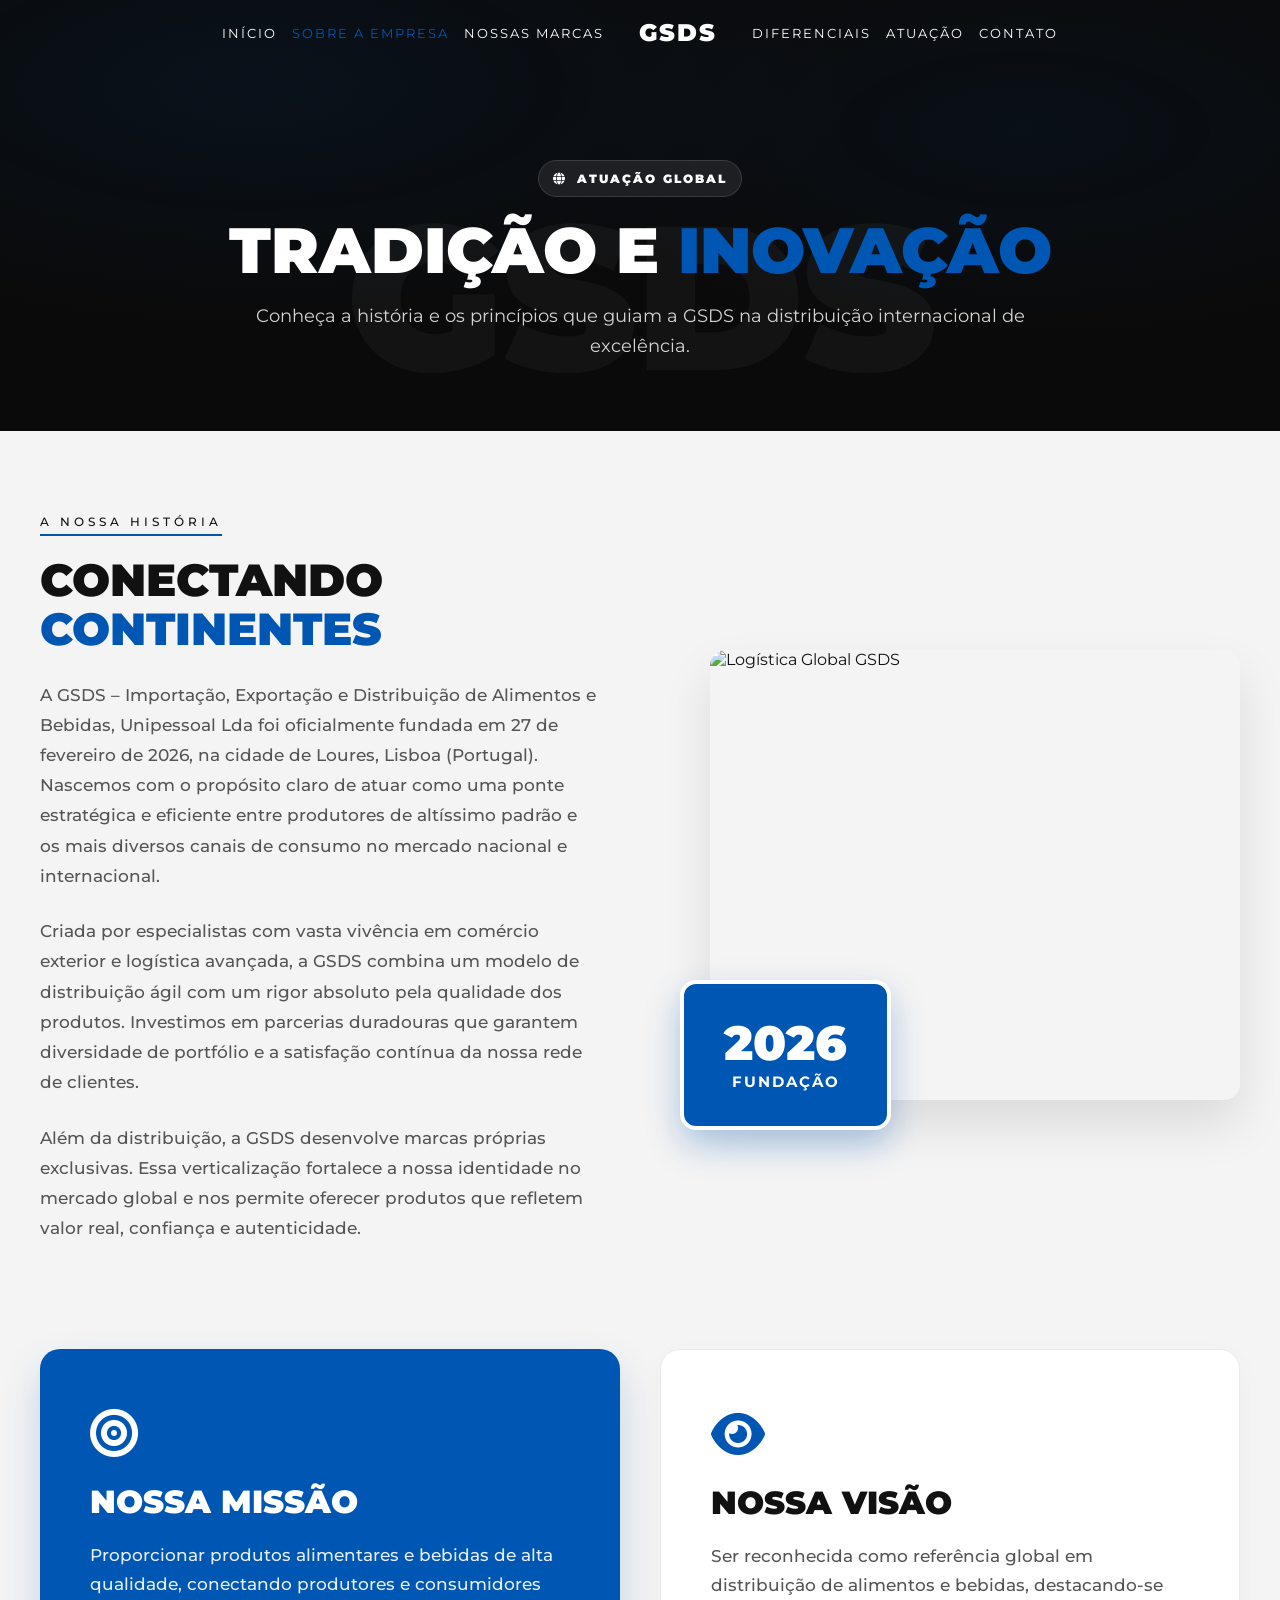
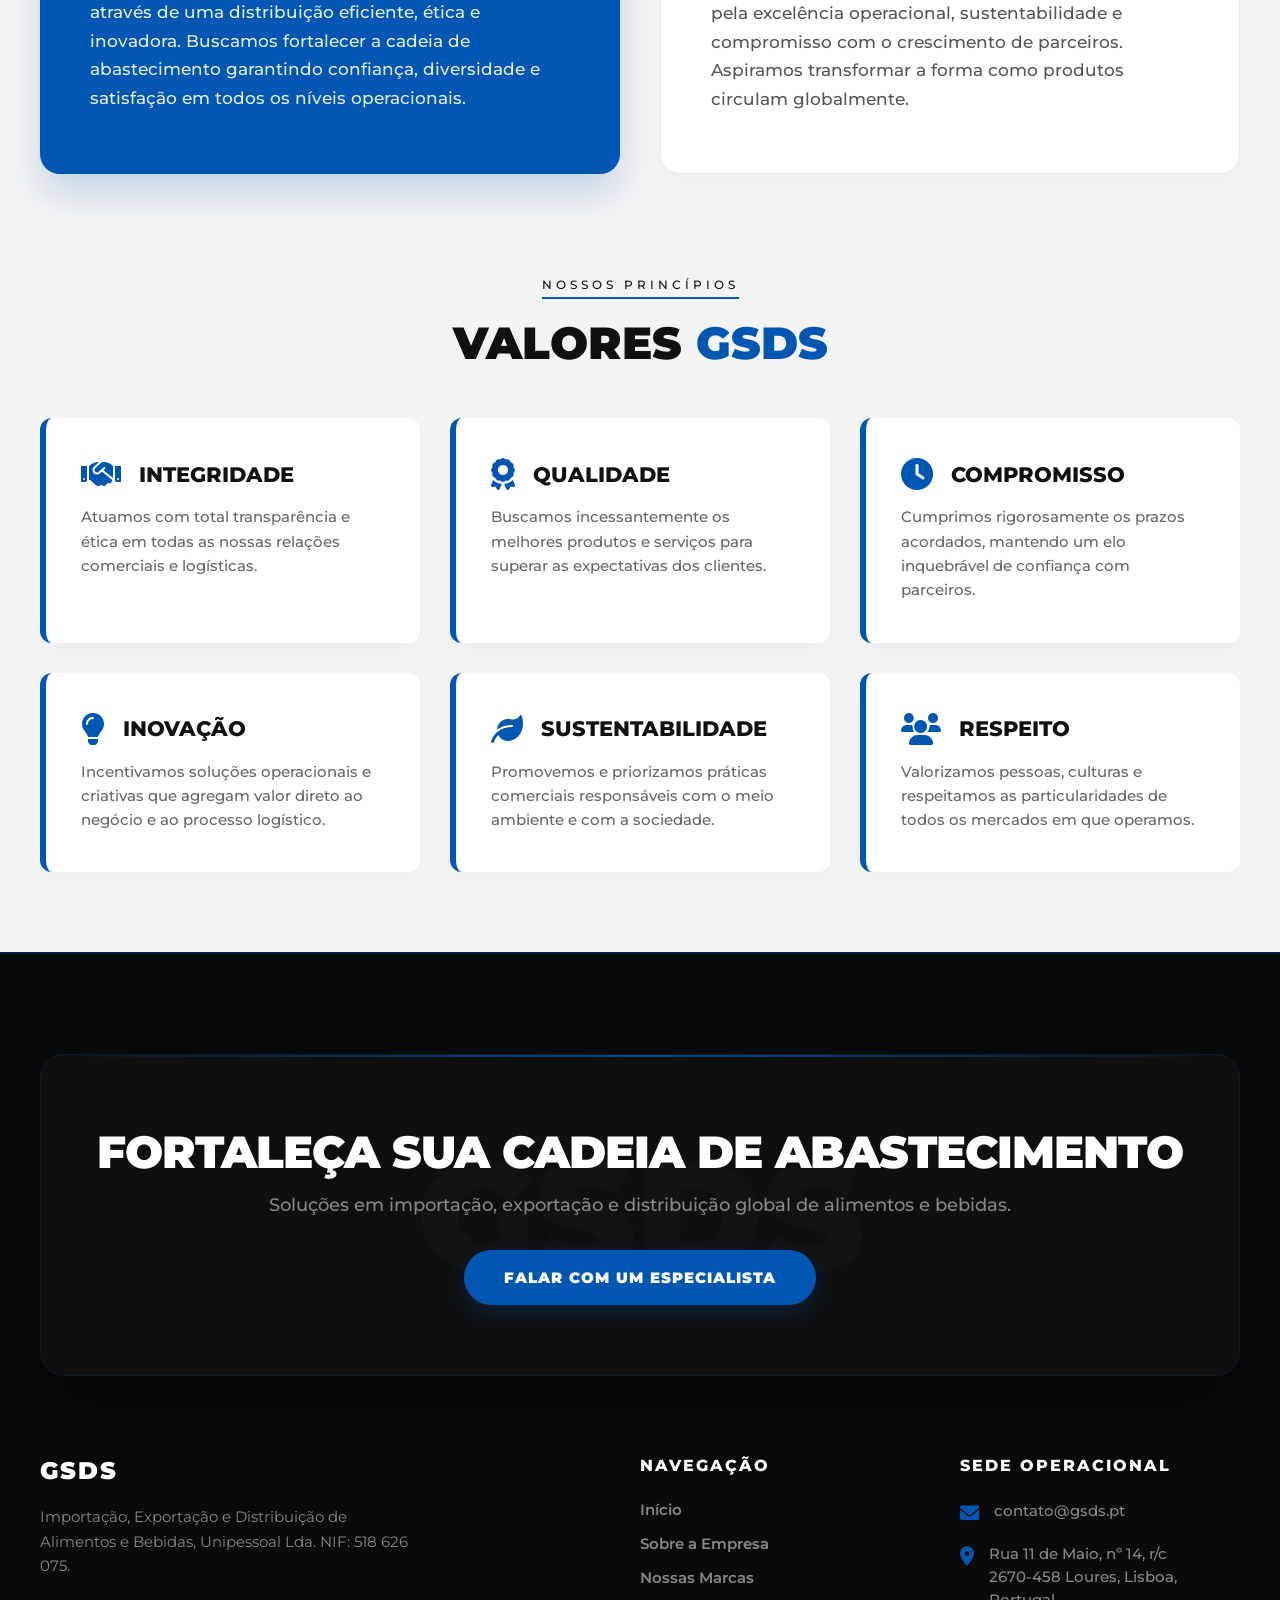
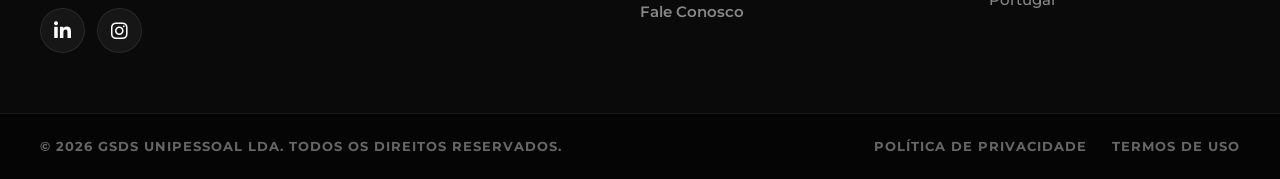
==== institucional.html @ afeba26a "Add files via upload" ====
<!DOCTYPE html>
<html lang="pt-br">
<head>
  <meta charset="UTF-8" />
  <meta name="viewport" content="width=device-width, initial-scale=1.0" />
  <title>Sobre Nós - GSDS</title>

  <link rel="stylesheet" href="style.css" />
  <link href="https://fonts.googleapis.com/css2?family=Montserrat:wght@400;600;700;900&display=swap" rel="stylesheet">
  <link rel="stylesheet" href="https://cdnjs.cloudflare.com/ajax/libs/font-awesome/6.0.0/css/all.min.css">
</head>
<body class="page-institucional">

  <div id="preloader">
    <div class="loader-content">
      <h2 style="color: #fff; letter-spacing: 5px;">GSDS</h2>
      <div class="loader-bar"></div>
    </div>
  </div>

  <nav class="navbar nav-active" id="mainNav">
    <div class="nav-content">
      <button class="menu-toggle" aria-label="Abrir menu" type="button" onclick="toggleMenu()">
        <i class="fas fa-bars"></i>
      </button>

      <a class="nav-logo-mobile" href="index.html" aria-label="Ir para Home" style="color: #fff; font-weight: 900; text-decoration: none; font-size: 1.5rem;">
        GSDS
      </a>

      <ul class="nav-menu" id="navMenu">
        <li><a href="index.html" onclick="closeMenu()">INÍCIO</a></li>
        <li><a href="institucional.html" onclick="closeMenu()" style="color: var(--primary);">SOBRE A EMPRESA</a></li>
        <li><a href="marcas.html" onclick="closeMenu()">NOSSAS MARCAS</a></li>

        <li class="nav-logo-item">
          <h2 style="color: #fff; margin: 0 20px; font-weight: 900; letter-spacing: 2px;">GSDS</h2>
        </li>

        <li><a href="index.html#diferenciais" onclick="closeMenu()">DIFERENCIAIS</a></li>
        <li><a href="index.html#grupo" onclick="closeMenu()">ATUAÇÃO</a></li>
        <li><a href="index.html#contato" onclick="closeMenu()">CONTATO</a></li>
      </ul>
    </div>
  </nav>

  <header class="corporate-hero">
    <div class="container corporate-hero-content">
      <span class="corporate-badge"><i class="fas fa-globe"></i> ATUAÇÃO GLOBAL</span>
      <h1 class="corporate-title">TRADIÇÃO E <span class="text-highlight">INOVAÇÃO</span></h1>
      <p class="corporate-subtitle">
        Conheça a história e os princípios que guiam a GSDS na distribuição internacional de excelência.
      </p>
    </div>
  </header>

  <section class="institucional-section" style="background: var(--bg-light-gray);">
    <div class="container">

      <div class="gsds-history-container fade-up">
        <div class="gsds-history-text">
          <span class="identity-label">A NOSSA HISTÓRIA</span>
          <h2 class="identity-title" style="font-size: 2.8rem; margin-bottom: 25px;">CONECTANDO <br><span class="text-highlight">CONTINENTES</span></h2>
          <p>
            A GSDS – Importação, Exportação e Distribuição de Alimentos e Bebidas, Unipessoal Lda foi oficialmente fundada em 27 de fevereiro de 2026, na cidade de Loures, Lisboa (Portugal). Nascemos com o propósito claro de atuar como uma ponte estratégica e eficiente entre produtores de altíssimo padrão e os mais diversos canais de consumo no mercado nacional e internacional.
          </p>
          <p>
            Criada por especialistas com vasta vivência em comércio exterior e logística avançada, a GSDS combina um modelo de distribuição ágil com um rigor absoluto pela qualidade dos produtos. Investimos em parcerias duradouras que garantem diversidade de portfólio e a satisfação contínua da nossa rede de clientes.
          </p>
          <p>
            Além da distribuição, a GSDS desenvolve marcas próprias exclusivas. Essa verticalização fortalece a nossa identidade no mercado global e nos permite oferecer produtos que refletem valor real, confiança e autenticidade.
          </p>
        </div>
        
        <div class="gsds-history-image-wrap">
          <div class="gsds-history-image">
            <img src="https://images.unsplash.com/photo-1578575437130-527eed3abbec?q=80&w=2070&auto=format&fit=crop" alt="Logística Global GSDS">
          </div>
          <div class="gsds-year-badge">
            <h3>2026</h3>
            <span>Fundação</span>
          </div>
        </div>
      </div>

      <div class="gsds-mv-container fade-up" style="transition-delay: 0.2s;">
        <div class="gsds-mv-card mission-card hover-float">
          <i class="fas fa-bullseye"></i>
          <h3>NOSSA MISSÃO</h3>
          <p>
            Proporcionar produtos alimentares e bebidas de alta qualidade, conectando produtores e consumidores através de uma distribuição eficiente, ética e inovadora. Buscamos fortalecer a cadeia de abastecimento garantindo confiança, diversidade e satisfação em todos os níveis operacionais.
          </p>
        </div>
        
        <div class="gsds-mv-card vision-card hover-float">
          <i class="fas fa-eye"></i>
          <h3>NOSSA VISÃO</h3>
          <p>
            Ser reconhecida como referência global em distribuição de alimentos e bebidas, destacando-se pela excelência operacional, sustentabilidade e compromisso com o crescimento de parceiros. Aspiramos transformar a forma como produtos circulam globalmente.
          </p>
        </div>
      </div>

      <div class="gsds-values-section fade-up" style="transition-delay: 0.4s; padding-bottom: 80px;">
        <div style="text-align: center; margin-bottom: 50px;">
          <span class="identity-label" style="margin: 0 auto 20px auto;">NOSSOS PRINCÍPIOS</span>
          <h2 class="identity-title">VALORES <span class="text-highlight">GSDS</span></h2>
        </div>

        <div class="gsds-values-grid">
          <div class="gsds-value-item">
            <div class="gsds-value-header">
              <i class="fas fa-handshake"></i>
              <h4>Integridade</h4>
            </div>
            <p>Atuamos com total transparência e ética em todas as nossas relações comerciais e logísticas.</p>
          </div>
          
          <div class="gsds-value-item">
            <div class="gsds-value-header">
              <i class="fas fa-award"></i>
              <h4>Qualidade</h4>
            </div>
            <p>Buscamos incessantemente os melhores produtos e serviços para superar as expectativas dos clientes.</p>
          </div>

          <div class="gsds-value-item">
            <div class="gsds-value-header">
              <i class="fas fa-clock"></i>
              <h4>Compromisso</h4>
            </div>
            <p>Cumprimos rigorosamente os prazos acordados, mantendo um elo inquebrável de confiança com parceiros.</p>
          </div>

          <div class="gsds-value-item">
            <div class="gsds-value-header">
              <i class="fas fa-lightbulb"></i>
              <h4>Inovação</h4>
            </div>
            <p>Incentivamos soluções operacionais e criativas que agregam valor direto ao negócio e ao processo logístico.</p>
          </div>

          <div class="gsds-value-item">
            <div class="gsds-value-header">
              <i class="fas fa-leaf"></i>
              <h4>Sustentabilidade</h4>
            </div>
            <p>Promovemos e priorizamos práticas comerciais responsáveis com o meio ambiente e com a sociedade.</p>
          </div>

          <div class="gsds-value-item">
            <div class="gsds-value-header">
              <i class="fas fa-users"></i>
              <h4>Respeito</h4>
            </div>
            <p>Valorizamos pessoas, culturas e respeitamos as particularidades de todos os mercados em que operamos.</p>
          </div>
        </div>
      </div>

    </div>
  </section>

  <footer class="footer-section" id="contato">
    <div class="container">
      
      <div class="footer-cta-box">
        <h2>FORTALEÇA SUA CADEIA DE ABASTECIMENTO</h2>
        <p>Soluções em importação, exportação e distribuição global de alimentos e bebidas.</p>
        <a href="mailto:contato@gsds.pt" class="btn-footer-red">FALAR COM UM ESPECIALISTA</a>
      </div>

      <div class="footer-main-grid">
        
        <div class="footer-col brand-col">
          <h2 style="color: #fff; margin-bottom: 20px; font-weight: 900; letter-spacing: 2px;">GSDS</h2>
          <p>Importação, Exportação e Distribuição de Alimentos e Bebidas, Unipessoal Lda. NIF: 518 626 075.</p>
          <div class="footer-socials">
            <a href="#" aria-label="LinkedIn"><i class="fab fa-linkedin-in"></i></a>
            <a href="#" aria-label="Instagram"><i class="fab fa-instagram"></i></a>
          </div>
        </div>

        <div class="footer-col links-col">
          <h4>NAVEGAÇÃO</h4>
          <ul>
            <li><a href="index.html#inicio">Início</a></li>
            <li><a href="institucional.html">Sobre a Empresa</a></li>
            <li><a href="marcas.html">Nossas Marcas</a></li>
            <li><a href="index.html#fale-conosco">Fale Conosco</a></li>
          </ul>
        </div>

        <div class="footer-col contact-col">
          <h4>SEDE OPERACIONAL</h4>
          <div class="contact-item">
            <i class="fas fa-envelope"></i>
            <span>contato@gsds.pt</span>
          </div>
          <div class="contact-item">
            <i class="fas fa-map-marker-alt"></i>
            <span>Rua 11 de Maio, nº 14, r/c<br>2670-458 Loures, Lisboa, Portugal</span>
          </div>
        </div>

      </div>
    </div>

    <div class="footer-bottom">
      <div class="container fb-flex">
        <p>© 2026 GSDS UNIPESSOAL LDA. TODOS OS DIREITOS RESERVADOS.</p>
        <div class="legal-links">
          <a href="#">POLÍTICA DE PRIVACIDADE</a>
          <a href="#">TERMOS DE USO</a>
        </div>
      </div>
    </div>
  </footer>

  <script src="script.js"></script>
</body>
</html>
---- style.css ----
:root {
  /* Nova Paleta Corporativa GSDS */
  --primary: #0056b3; 
  --gold: #004085; 
  --bg-dark: #000000;
  --text-white: #ffffff;
  --text-on-white: #111111;
  --bg-light-gray: #f4f4f4;
  --text-grey-dark: #555555;
  --font-stack: 'Montserrat', sans-serif;
  
  --footer-primary-deep: #002244; 
  --footer-bg-deep: #0a0a0a;
  --footer-text-white: #ffffff;
  --footer-text-grey: #888888;
  --footer-ghost-white: rgba(255, 255, 255, 0.03); 
}

* {
  margin: 0;
  padding: 0;
  box-sizing: border-box;
  font-family: var(--font-stack);
}

/* TRAVA DE ROLAGEM GERAL QUANDO MODAL ABRIR */
html.no-scroll, body.no-scroll {
  overflow: hidden !important;
}

html, body {
  width: 100%;
  max-width: 100%;
  overflow-x: hidden !important; 
  position: relative;
}

body {
  background: linear-gradient(120deg, #fdfdfd, #f0f2f5, #eef0f4, #ffffff);
  background-size: 300% 300%;
  animation: bgFlow 18s ease infinite;
  color: var(--text-on-white);
}

@keyframes bgFlow {
  0% { background-position: 0% 50%; }
  50% { background-position: 100% 50%; }
  100% { background-position: 0% 50%; }
}

/* ----------------------------------------------------
   AJUSTE DE RESPONSIVIDADE PRINCIPAL (CONTAINER)
---------------------------------------------------- */
.container {
  width: 100%;
  max-width: 1560px; 
  margin: 0 auto;
  padding: 0 40px; 
}

/* NAVBAR */
.navbar {
  display: flex;
  justify-content: center;
  align-items: center;
  padding: 18px 0;
  background: transparent;
  position: fixed;
  width: 100%;
  z-index: 1000;
  transition: background 0.4s ease, padding 0.4s ease;
}

.navbar.nav-active {
  background: rgba(0, 0, 0, 0.95);
  padding: 8px 0;
  border-bottom: 1px solid rgba(0, 86, 179, 0.2);
}

.nav-content {
  display: flex;
  align-items: center;
  width: 100%;
  justify-content: center;
  gap: 20px;
  padding: 0 20px;
  position: relative;
}

.nav-menu {
  display: flex;
  list-style: none;
  align-items: center;
  gap: 30px;
}

.nav-menu li a {
  text-decoration: none;
  color: var(--text-white);
  font-weight: 400;
  font-size: 0.8rem;
  letter-spacing: 2px;
  transition: 0.3s;
}

.nav-menu li a:hover { color: var(--primary); }

.mini-logo { height: 95px; width: auto; margin-top: 0; margin-left: 12px; margin-right: 12px; vertical-align: middle; }
.menu-toggle { display: none; background: transparent; border: none; color: #fff; font-size: 1.6rem; cursor: pointer; transition: 0.3s; }
.nav-logo-mobile { display: none; position: absolute; left: 20px; top: 50%; transform: translateY(-50%); }

/* HERO E VIDEO */
.hero { position: relative; height: 100vh; min-height: 600px; display: flex; justify-content: center; align-items: center; text-align: center; color: #fff; isolation: isolate; }
.video-background { position: absolute; top: 0; left: 0; width: 100%; height: 100%; z-index: -1; overflow: hidden; background-color: #000; }

.video-overlay { 
  position: absolute; 
  top: 0; left: 0; width: 100%; height: 100%; 
  background: linear-gradient(to bottom, rgba(0,0,0,0.5) 0%, transparent 15%, transparent 100%); 
  z-index: 1; 
  pointer-events: none; 
}

.video-background .bg-video {
  position: absolute;
  top: 0;
  left: 0;
  width: 100%;
  height: 100%;
  object-fit: cover;
  opacity: 0;
  will-change: opacity;
  transform: translateZ(0);
  -webkit-backface-visibility: hidden;
  backface-visibility: hidden;
}

.video-background .bg-video.active {
  opacity: 1;
  z-index: 1;
}

.hero-content { display: flex; flex-direction: column; align-items: center; gap: 5px; position: relative; z-index: 2; width: 100%; padding: 0 20px; }

.main-brand-text {
  font-family: var(--font-stack);
  font-weight: 900;
  font-size: clamp(3.5rem, 12vw, 8.5rem);
  text-transform: uppercase;
  line-height: 1;
  margin-bottom: 10px;
  letter-spacing: -2px;
  word-break: break-word;
  
  background: linear-gradient(to right, #ffffff 38%, #003366 50%, #ffffff 62%);
  background-size: 300% auto;
  -webkit-background-clip: text;
  background-clip: text;
  -webkit-text-fill-color: transparent;
  animation: sweepAndPulse 5s infinite ease-in-out;
  
  -webkit-text-stroke: 0;
  text-shadow: none; 
  filter: drop-shadow(0 4px 15px rgba(0,0,0,0.6)); 
}

.dynamic-subtitle {
  font-size: 0.8rem;
  font-weight: 500;
  letter-spacing: 3px;
  text-transform: uppercase;
  
  background: linear-gradient(to right, #ffffff 42%, #003366 50%, #ffffff 58%);
  background-size: 300% auto;
  -webkit-background-clip: text;
  background-clip: text;
  -webkit-text-fill-color: transparent;
  animation: sweepLeft 6s linear infinite;
  
  -webkit-text-stroke: 0;
  text-shadow: none;
  filter: drop-shadow(0 2px 8px rgba(0,0,0,0.6));
}

@keyframes sweepAndPulse {
  0% { background-position: 200% center; transform: scale(1); }
  30% { background-position: -100% center; transform: scale(1); }
  45% { background-position: -100% center; transform: scale(1.04); }
  60% { background-position: -100% center; transform: scale(1); }
  100% { background-position: -100% center; transform: scale(1); }
}

@keyframes sweepLeft {
  0% { background-position: 200% center; }
  100% { background-position: -100% center; }
}

.scroll-indicator { position: absolute; bottom: 30px; z-index: 2; color: var(--primary); text-shadow: 0 2px 10px rgba(0,0,0,0.8); }

/* COMPONENTES GERAIS */
.badge { background: var(--primary); color: #fff; padding: 5px 15px; font-size: 0.8rem; font-weight: 900; border-radius: 6px; text-transform: uppercase; display: inline-block; margin-bottom: 10px; }
.text-highlight { color: var(--primary); }
.btn-primary-solid { background: var(--primary); color: #fff; padding: 15px 30px; border-radius: 8px; text-decoration: none; font-weight: 800; display: inline-flex; align-items: center; gap: 10px; transition: 0.3s; }
.btn-primary-solid:hover { background: #004085; transform: translateY(-3px); box-shadow: 0 10px 20px rgba(0,86,179,0.2); }
.btn-outline-dark { border: 1px solid #111; color: #111; padding: 15px 30px; border-radius: 8px; text-decoration: none; font-weight: 800; display: inline-flex; align-items: center; gap: 10px; transition: 0.3s; background: #fff; }
.btn-outline-dark:hover { border-color: var(--primary); color: var(--primary); background: rgba(0,86,179,0.05); }

.corporate-header-wrapper { margin-bottom: 40px; }
.flex-header { display: flex; justify-content: space-between; align-items: flex-end; }
.identity-label { font-size: 0.75rem; font-weight: 500; letter-spacing: 4px; color: #111; display: inline-block; margin-bottom: 20px; border-bottom: 2px solid var(--primary); padding-bottom: 5px; width: max-content; text-transform: uppercase; }

.identity-title { font-size: clamp(2rem, 3.5vw, 3.5rem); font-weight: 900; color: #111; line-height: 1.1; margin-bottom: 35px; text-transform: uppercase; word-break: keep-all; hyphens: none; }

.ver-todos-modern { color: #111; text-decoration: none; font-weight: 800; font-size: 0.9rem; display: flex; align-items: center; gap: 8px; transition: 0.3s; margin-bottom: 35px; }
.ver-todos-modern:hover { color: var(--primary); transform: translateX(5px); }

/* LANÇAMENTOS - GRID CARDS (PC) */
.lancamentos-section { padding: 100px 0 20px 0; background: transparent; color: #111; overflow: hidden; }
.releases-cards-grid { display: grid; grid-template-columns: repeat(4, 1fr); gap: 25px; scroll-behavior: smooth; }
.release-card { background: #fff; border-radius: 12px; overflow: hidden; cursor: pointer; border: 2px solid transparent; box-shadow: 0 10px 30px rgba(0,0,0,0.06); transition: 0.3s ease; display: flex; flex-direction: column; }
.release-card:hover { transform: translateY(-8px); box-shadow: 0 15px 40px rgba(0,0,0,0.12); }
.release-card.active { border-color: var(--primary); }
.release-img-wrap { position: relative; width: 100%; aspect-ratio: 1 / 1; overflow: hidden; border-bottom: 1px solid #eaeaea; }
.release-img-wrap img { width: 100%; height: 100%; object-fit: cover; transition: transform 0.5s ease; }
.release-card:hover .release-img-wrap img { transform: scale(1.05); }
.release-overlay { position: absolute; inset: 0; background: rgba(0,0,0,0.4); display: flex; justify-content: center; align-items: center; opacity: 0; transition: 0.3s ease; }
.release-overlay i { font-size: 3.5rem; color: #fff; filter: drop-shadow(0 5px 15px rgba(0,0,0,0.4)); transition: 0.3s cubic-bezier(0.175, 0.885, 0.32, 1.275); }
.release-card:hover .release-overlay { opacity: 1; }
.release-card:hover .release-overlay i { transform: scale(1.1); color: var(--primary); }
.release-info { padding: 20px 25px; text-align: left; }
.release-info h4 { font-size: 1.1rem; font-weight: 900; color: #111; text-transform: uppercase; margin-bottom: 5px; white-space: nowrap; overflow: hidden; text-overflow: ellipsis; }
.release-info p { font-size: 0.85rem; color: #666; font-weight: 600; white-space: nowrap; overflow: hidden; text-overflow: ellipsis; }

.carousel-dots-indicator { display: flex; justify-content: center; gap: 12px; margin-top: 35px; margin-bottom: 20px; }
.carousel-dots-indicator span { width: 10px; height: 10px; border-radius: 50%; background: #ddd; transition: 0.4s cubic-bezier(0.175, 0.885, 0.32, 1.275); display: block; cursor: pointer; }
.carousel-dots-indicator span.active { background: var(--primary); width: 28px; border-radius: 20px; }

/* MODAL VIDEO PLAYER */
.modal-overlay { 
  position: fixed; top: 0; left: 0; width: 100%; height: 100%; 
  background: rgba(0,0,0,0.95); backdrop-filter: blur(10px); 
  z-index: 2000; display: none; justify-content: center; align-items: center; 
  padding: 40px; animation: fadeIn 0.3s ease; 
  overscroll-behavior: contain; 
}
.modal-container { width: 100%; max-width: 1200px; display: flex; flex-direction: column; gap: 20px; }
.modal-header { display: flex; justify-content: space-between; align-items: flex-end; border-left: 4px solid var(--primary); padding-left: 20px; }
.playing-info { flex-grow: 1; }
.now-playing { display: inline-block; color: rgba(255,255,255,0.65); letter-spacing: 2px; font-weight: 900; font-size: 0.75rem; }
#modal-video-title { font-size: 1.8rem; font-weight: 900; color: #fff; margin: 5px 0; }
#modal-video-artist { color: rgba(255,255,255,0.8); font-weight: 700; }
.modal-controls { display: flex; align-items: center; gap: 20px; }
.modal-nav-btn { background: rgba(255,255,255,0.1); border: none; color: #fff; width: 45px; height: 45px; border-radius: 50%; font-size: 1.2rem; cursor: pointer; display: flex; justify-content: center; align-items: center; transition: 0.3s; }
.modal-nav-btn:hover { background: var(--primary); transform: scale(1.1); }
.modal-divider { width: 1px; height: 30px; background: rgba(255,255,255,0.2); margin: 0 5px; }
.close-modal { background: none; border: none; color: #fff; font-size: 2.2rem; cursor: pointer; transition: 0.3s; display: flex; align-items: center;}
.close-modal:hover { color: var(--primary); transform: scale(1.1);}
.video-wrapper { width: 100%; aspect-ratio: 16 / 9; background: #000; border: 1px solid #333; box-shadow: 0 0 50px rgba(0,86,179,0.2); }
.video-wrapper iframe { width: 100%; height: 100%; }

/* BANNER DIVISOR */
.banner-section { background: transparent; padding: 0; margin: 80px auto; width: 100%; display: block; }
.banner-link { display: block; margin: 0 auto; width: 100%; max-width: 1400px; border-radius: 20px; overflow: hidden; box-shadow: 0 20px 60px rgba(0,0,0,0.15); transition: transform .3s ease, box-shadow .3s ease; }
.banner-link:hover{ transform: translateY(-4px); box-shadow: 0 25px 70px rgba(0,0,0,0.2); }
.banner-img { width: 100%; height: auto; display: block; object-fit: cover; }

/* IDENTIDADE CORPORATIVA */
.corporate-identity-section { padding: 30px 0 60px 0; background: transparent; overflow: hidden; }
.identity-grid { display: grid; grid-template-columns: 1fr 1fr; gap: 60px; align-items: center; }
.identity-text-column { display: flex; flex-direction: column; justify-content: center; }
.identity-lead { font-size: 1.2rem; font-weight: 700; color: #111; line-height: 1.6; margin-bottom: 20px; }
.identity-paragraph { font-size: 1rem; color: #555; line-height: 1.8; margin-bottom: 40px; font-weight: 500; }
.identity-stats { display: flex; gap: 40px; border-top: 1px solid #ddd; padding-top: 30px; flex-wrap: wrap; }
.i-stat h4 { font-size: 2.2rem; font-weight: 900; color: var(--primary); line-height: 1; margin-bottom: 8px; }
.i-stat span { font-size: 0.7rem; font-weight: 800; color: #888; letter-spacing: 2px; }
.identity-image-column { position: relative; border-radius: 4px; overflow: hidden; }
.identity-img { width: 100%; height: auto; min-height: auto !important; object-fit: contain; display: block; transition: transform 0.8s ease; border-radius: 4px; }
.identity-image-column:hover .identity-img { transform: scale(1.02); }
.identity-caption { position: absolute; bottom: 0; left: 0; width: 100%; background: rgba(0, 0, 0, 0.95); color: #fff; padding: 15px 20px; font-size: 0.75rem; font-weight: 500; letter-spacing: 1px; }

/* ==========================================
   QUICK LINKS - APP CARDS 
========================================== */
.unique-links-bg { background: transparent; padding: 60px 0; border-top: 1px solid rgba(0,0,0,0.05); border-bottom: 1px solid rgba(0,0,0,0.05); }
.unique-links-grid { display: flex; justify-content: center; gap: 30px; flex-wrap: wrap; }
.unique-link-item { background: #fff; border: 1px solid #eaeaea; padding: 15px; border-radius: 20px; text-decoration: none; text-align: center; width: 170px; display: flex; flex-direction: column; align-items: center; gap: 15px; transition: 0.4s cubic-bezier(0.175, 0.885, 0.32, 1.275); box-shadow: 0 10px 20px rgba(0,0,0,0.03); position: relative; overflow: hidden; }
.unique-link-item::before { content: ""; position: absolute; top: 0; left: 0; width: 100%; height: 4px; background: var(--primary); transform: scaleX(0); transform-origin: left; transition: 0.4s ease; }
.unique-link-item .icon-box { width: 100%; aspect-ratio: 1 / 1; border-radius: 12px; background: #f4f4f4; display: flex; justify-content: center; align-items: center; overflow: hidden; transition: 0.4s; }
.unique-link-item .icon-box img { width: 100%; height: 100%; object-fit: cover; display: block; transition: transform 0.5s cubic-bezier(0.175, 0.885, 0.32, 1.275); }
.unique-link-item span { color: #111; font-weight: 900; font-size: 0.85rem; letter-spacing: 1px; transition: 0.3s; text-transform: uppercase; }
.unique-link-item:hover { transform: translateY(-8px); box-shadow: 0 20px 40px rgba(0,86,179,0.12); border-color: transparent; }
.unique-link-item:hover::before { transform: scaleX(1); }
.unique-link-item:hover .icon-box img { transform: scale(1.1); }
.unique-link-item:hover span { color: var(--primary); }

/* SOCIAL HYPE */
.social-hype-section { padding: 80px 0 100px 0; background: transparent; overflow: hidden; }
.social-hype-grid { display: grid; grid-template-columns: 1fr 1fr; gap: 40px; }
.social-card { background: #fff; border-radius: 20px; padding: 30px; box-shadow: 0 15px 40px rgba(0,0,0,0.04); border: 1px solid rgba(0,0,0,0.03); display: flex; flex-direction: column; }
.social-card-header { display: flex; justify-content: space-between; align-items: center; margin-bottom: 25px; padding-bottom: 15px; border-bottom: 1px solid #eaeaea; }
.social-brand { font-size: 1.1rem; font-weight: 900; color: #111; display: flex; align-items: center; gap: 10px; }
.social-brand i { font-size: 1.5rem; }
.insta-card .social-brand i { color: #E1306C; }
.yt-card .social-brand i { color: #FF0000; }
.btn-social-open { padding: 10px 25px; border-radius: 50px; font-weight: 800; font-size: 0.85rem; text-decoration: none; color: #fff; transition: 0.3s cubic-bezier(0.175, 0.885, 0.32, 1.275); }
.insta-btn { background: linear-gradient(45deg, #f09433 0%, #e6683c 25%, #dc2743 50%, #cc2366 75%, #bc1888 100%); }
.yt-btn { background: #FF0000; }
.btn-social-open:hover { transform: translateY(-3px) scale(1.05); box-shadow: 0 5px 15px rgba(0,0,0,0.2); }
.insta-profile { display: flex; align-items: center; gap: 20px; margin-bottom: 15px; }
.insta-avatar { width: 75px; height: 75px; border-radius: 50%; border: 3px solid #E1306C; padding: 3px; object-fit: cover; }
.insta-stats { display: flex; gap: 25px; }
.insta-stats div { display: flex; flex-direction: column; }
.insta-stats strong { font-size: 1.3rem; font-weight: 900; color: #111; line-height: 1; }
.insta-stats span { font-size: 0.8rem; color: #666; font-weight: 600; margin-top: 4px; }
.insta-bio { font-size: 0.95rem; color: #555; line-height: 1.5; margin-bottom: 25px; font-weight: 500; }
.insta-gallery { display: grid; grid-template-columns: repeat(3, 1fr); gap: 12px; }
.insta-gallery img { width: 100%; aspect-ratio: 1 / 1; object-fit: cover; border-radius: 10px; transition: 0.3s; cursor: pointer; }
.insta-gallery img:hover { transform: scale(1.05); box-shadow: 0 10px 20px rgba(0,0,0,0.1); }

/* YOUTUBE SHORTS (3 LADO A LADO) */
.yt-shorts-container { 
  flex-grow: 1; 
  display: grid; 
  grid-template-columns: repeat(3, 1fr); 
  gap: 15px; 
  padding: 10px 0; 
  align-items: stretch;
}

.yt-short-wrapper { 
  position: relative; 
  width: 100%; 
  aspect-ratio: 9 / 16; 
  border-radius: 12px; 
  overflow: hidden; 
  background: #000; 
  box-shadow: 0 15px 35px rgba(0,0,0,0.15); 
  display: block; 
  text-decoration: none; 
  transition: transform 0.4s cubic-bezier(0.175, 0.885, 0.32, 1.275), box-shadow 0.4s ease;
}

.yt-short-wrapper:hover {
  transform: translateY(-8px);
  box-shadow: 0 20px 40px rgba(0, 86, 179, 0.2);
}

.yt-short-thumb { width: 100%; height: 100%; object-fit: cover; opacity: 0.8; transition: 0.5s ease; }
.yt-short-overlay { position: absolute; inset: 0; background: linear-gradient(to top, rgba(0,0,0,0.8) 0%, transparent 50%); display: flex; flex-direction: column; justify-content: flex-end; padding: 15px; }
.yt-play-icon { position: absolute; top: 50%; left: 50%; transform: translate(-50%, -50%); font-size: 3rem; color: #fff; text-shadow: 0 5px 15px rgba(0,0,0,0.4); transition: 0.3s cubic-bezier(0.175, 0.885, 0.32, 1.275); }

.yt-short-info p { color: #fff; font-weight: 900; font-size: 0.85rem; margin-bottom: 3px; text-transform: uppercase; line-height: 1.1; }
.yt-short-info span { color: #ddd; font-weight: 600; font-size: 0.7rem; }

.yt-short-wrapper:hover .yt-short-thumb { transform: scale(1.05); opacity: 0.6; }
.yt-short-wrapper:hover .yt-play-icon { color: var(--primary); transform: translate(-50%, -50%) scale(1.2); }

/* ==========================================
   PORTFÓLIO FLIP CARDS 3D
========================================== */
.artists-hero { padding: 160px 0 70px; background: radial-gradient(800px 400px at 50% 30%, rgba(0,86,179,0.15), transparent 60%), #0a0a0a; color: #fff; position: relative; overflow: hidden; text-align: center; border-bottom: 1px solid rgba(0,86,179,0.1); }
.artists-hero::after { content: "PORTFÓLIO"; position: absolute; inset: auto 0 10px 0; text-align: center; font-size: clamp(3rem, 16vw, 18vw); font-weight: 900; letter-spacing: -2px; color: rgba(255,255,255,0.03); pointer-events: none; white-space: nowrap; }
.artists-hero-content { position: relative; z-index: 1; max-width: 980px; margin: 0 auto; display: flex; flex-direction: column; align-items: center; }

.artists-grid-section { padding: 80px 0 100px 0; background: transparent; }
.artists-grid { display: grid; grid-template-columns: repeat(4, 1fr); gap: 30px; }

.artist-flip-card { background-color: transparent; width: 100%; aspect-ratio: 3 / 4; perspective: 1000px; cursor: pointer; }
.artist-card-inner { position: relative; width: 100%; height: 100%; transition: transform 0.8s cubic-bezier(0.175, 0.885, 0.32, 1.275); transform-style: preserve-3d; }

.artist-flip-card:hover .artist-card-inner,
.artist-flip-card.mobile-flip .artist-card-inner { transform: rotateY(180deg); }

.artist-card-front, .artist-card-back { position: absolute; width: 100%; height: 100%; -webkit-backface-visibility: hidden; backface-visibility: hidden; border-radius: 16px; overflow: hidden; box-shadow: 0 15px 35px rgba(0,0,0,0.15); }
.artist-card-front { background: #111; border: 1px solid rgba(255,255,255,0.05); }
.artist-card-front img { width: 100%; height: 100%; object-fit: cover; transition: transform 0.8s ease; }
.artist-flip-card:hover .artist-card-front img { transform: scale(1.08); }
.artist-front-overlay { position: absolute; inset: 0; background: linear-gradient(to top, rgba(0,0,0,0.95) 0%, rgba(0,0,0,0.4) 40%, transparent 100%); display: flex; flex-direction: column; justify-content: flex-end; padding: 25px 20px; text-align: left; }
.artist-name { color: #fff; font-size: 1.6rem; font-weight: 900; text-transform: uppercase; line-height: 1.1; margin-bottom: 5px; }
.artist-category { color: #aaa; font-size: 0.85rem; font-weight: 600; letter-spacing: 1px; margin-bottom: 20px; }

.btn-ver-perfil { color: #fff; font-size: 0.8rem; font-weight: 800; text-transform: uppercase; letter-spacing: 2px; display: flex; justify-content: space-between; align-items: center; padding-top: 15px; border-top: 1px solid rgba(255,255,255,0.15); transition: 0.3s; }
.btn-ver-perfil i { color: var(--primary); transition: transform 0.3s; }
.artist-flip-card:hover .btn-ver-perfil i { transform: translateX(5px); }

.artist-card-back { background: linear-gradient(135deg, #0a0a0a 0%, #001122 100%); transform: rotateY(180deg); display: flex; flex-direction: column; justify-content: center; align-items: center; padding: 30px 20px; border: 1px solid var(--primary); }
.artist-card-back h3 { font-size: 1.4rem; font-weight: 900; text-transform: uppercase; color: #fff; margin-bottom: 30px; text-align: center; }

.back-links { display: flex; flex-direction: column; gap: 15px; width: 100%; }
.back-links a { display: flex; align-items: center; justify-content: flex-start; gap: 12px; padding: 14px 20px; background: rgba(255,255,255,0.05); color: #fff; text-decoration: none; font-weight: 800; font-size: 0.85rem; border-radius: 8px; border: 1px solid rgba(255,255,255,0.1); transition: 0.3s; }
.back-links a i { font-size: 1.4rem; }
.back-links a.spotify:hover { background: #1DB954; border-color: #1DB954; transform: scale(1.05); }
.back-links a.insta:hover { background: #E1306C; border-color: #E1306C; transform: scale(1.05); }
.back-links a.info-btn:hover { background: var(--primary); border-color: var(--primary); transform: scale(1.05); }

/* ==========================================
   MODAL DE INFORMAÇÕES DO PRODUTO (LIGHT/PREMIUM MODE)
========================================== */
.artist-modal-container {
  width: 100%; max-width: 1100px; height: 85vh;
  background: #ffffff; 
  border-radius: 20px; position: relative;
  box-shadow: 0 30px 60px rgba(0, 0, 0, 0.15); 
  overflow: hidden; animation: swooshUp 0.4s ease;
}

.artist-modal-layout { display: flex; width: 100%; height: 100%; }

.artist-modal-img { flex: 1 1 40%; background: #f4f4f4; position: relative; }
.artist-modal-img img { width: 100%; height: 100%; object-fit: cover; position: absolute; top: 0; left: 0; }

.artist-modal-info { 
  flex: 1 1 60%; padding: 50px 40px; overflow-y: auto; background: #ffffff;
  overscroll-behavior: contain; 
}
.artist-modal-info::-webkit-scrollbar { width: 8px; }
.artist-modal-info::-webkit-scrollbar-track { background: #f4f4f4; }
.artist-modal-info::-webkit-scrollbar-thumb { background: #ccc; border-radius: 10px; }
.artist-modal-info::-webkit-scrollbar-thumb:hover { background: var(--primary); }

.close-artist-modal {
  position: absolute; top: 20px; right: 20px; background: #fff; border: 1px solid #ddd; color: #111; font-size: 1.2rem; width: 45px; height: 45px; border-radius: 50%; cursor: pointer; z-index: 10; transition: 0.3s; display: flex; justify-content: center; align-items: center; box-shadow: 0 5px 15 rgba(0,0,0,0.1);
}
.close-artist-modal:hover { background: var(--primary); border-color: var(--primary); color: #fff; transform: scale(1.1); }

.artist-category-badge { background: rgba(0, 86, 179, 0.1); border: 1px solid rgba(0, 86, 179, 0.2); color: var(--primary); padding: 6px 14px; border-radius: 50px; font-size: 0.75rem; font-weight: 900; letter-spacing: 2px; display: inline-block; width: max-content; margin-bottom: 20px; text-transform: uppercase; }

#info-modal-name { font-size: 3.5rem; font-weight: 900; color: #111; margin-bottom: 25px; text-transform: uppercase; line-height: 1; letter-spacing: -1px; }

/* ESTATÍSTICAS - AZUL GSDS */
.artist-stats-row { display: flex; gap: 30px; margin-bottom: 40px; padding-bottom: 30px; border-bottom: 1px solid #eaeaea; }
.stat-box { display: flex; flex-direction: column; }
.stat-box strong { color: var(--primary); font-size: 2.2rem; font-weight: 900; line-height: 1; margin-bottom: 5px; }
.stat-box span { color: #888; font-size: 0.7rem; font-weight: 800; letter-spacing: 2px; text-transform: uppercase; }

/* Títulos de Seção Interna */
.modal-section-title { color: #111; font-size: 1.2rem; font-weight: 900; margin-bottom: 15px; display: flex; align-items: center; gap: 10px; text-transform: uppercase; letter-spacing: 1px; }
.modal-section-title i { color: var(--primary); }

.artist-modal-bio { color: #555; line-height: 1.8; margin-bottom: 40px; font-size: 1rem; font-weight: 500; }

/* GRID DE CONQUISTAS (FUNDO BRANCO LIMPO) */
.conquistas-grid { display: grid; grid-template-columns: 1fr 1fr; gap: 15px; margin-bottom: 40px; }
.conquista-card { 
  background: #ffffff; 
  border: 1px solid #eaeaea; 
  padding: 20px; 
  border-radius: 12px; 
  transition: 0.4s cubic-bezier(0.175, 0.885, 0.32, 1.275); 
  box-shadow: 0 5px 15 rgba(0,0,0,0.02); 
}
.conquista-card:hover { 
  border-color: var(--primary); 
  background: #ffffff; 
  transform: translateY(-5px); 
  box-shadow: 0 15px 30px rgba(0,86,179,0.08); 
}
.conquista-card h5 { color: #111; font-size: 0.95rem; font-weight: 800; margin-bottom: 8px; }
.conquista-card p { color: #666; font-size: 0.85rem; line-height: 1.5; font-weight: 500; }

/* HIT TRACK CARD */
.hit-track-card { display: flex; align-items: center; background: #fff; border: 1px solid #eaeaea; padding: 15px; border-radius: 12px; text-decoration: none; transition: 0.3s; margin-bottom: 40px; box-shadow: 0 5px 15 rgba(0,0,0,0.02); }
.hit-track-card:hover { background: #fafafa; border-color: #ddd; transform: translateY(-3px); box-shadow: 0 10px 20px rgba(0,0,0,0.08); }
.hit-track-icon { width: 50px; height: 50px; background: var(--primary); color: #fff; border-radius: 50%; display: flex; justify-content: center; align-items: center; margin-right: 15px; font-size: 1.2rem; box-shadow: 0 5px 10px rgba(0,86,179,0.2); }
.hit-track-info { display: flex; flex-direction: column; flex-grow: 1; }
.hit-label { font-size: 0.7rem; color: #888; text-transform: uppercase; letter-spacing: 1px; font-weight: 700; margin-bottom: 3px; }
.hit-track-info strong { color: #111; font-size: 1.1rem; font-weight: 800; }
.hit-external { color: #aaa; font-size: 1.2rem; transition: 0.3s; }
.hit-track-card:hover .hit-external { color: var(--primary); }

/* BOTÕES MODAL */
.artist-modal-actions { display: flex; gap: 15px; flex-wrap: wrap; margin-top: 20px;}
.btn-modal-primary { background: var(--primary); color: #fff; padding: 18px 35px; border-radius: 8px; font-weight: 900; font-size: 0.9rem; letter-spacing: 1px; text-decoration: none; text-transform: uppercase; display: flex; align-items: center; gap: 10px; transition: 0.3s; box-shadow: 0 10px 20px rgba(0,86,179,0.25); border: 2px solid var(--primary); flex-grow: 1; justify-content: center; }
.btn-modal-primary:hover { background: #004085; border-color: #004085; transform: translateY(-3px); box-shadow: 0 15px 30px rgba(0,86,179,0.4); }
.btn-modal-secondary { background: #fff; color: #111; padding: 18px 35px; border-radius: 8px; font-weight: 900; font-size: 0.9rem; letter-spacing: 1px; text-decoration: none; text-transform: uppercase; display: flex; align-items: center; gap: 10px; transition: 0.3s; border: 2px solid #ddd; flex-grow: 1; justify-content: center; }
.btn-modal-secondary:hover { background: #f4f4f4; border-color: #111; transform: translateY(-3px); }


/* ==========================================
   MODERN DEEP BLUE & GHOST TEXT FOOTER
========================================== */
.footer-section { background-color: var(--footer-bg-deep); color: var(--footer-text-white); padding: 100px 0 0; position: relative; overflow: hidden; border-top: 2px solid var(--footer-primary-deep); }
.footer-cta-box { background: #0f0f0f; border: 1px solid rgba(0, 86, 179, 0.15); border-radius: 24px; padding: 70px 40px; text-align: center; margin-bottom: 80px; position: relative; overflow: hidden; z-index: 1; box-shadow: 0 30px 60px rgba(0, 0, 0, 0.6), 0 0 50px rgba(0, 86, 179, 0.05); }
.footer-cta-box::after { content: ""; position: absolute; top: 0; left: 0; width: 100%; height: 2px; background: linear-gradient(90deg, transparent, var(--primary), transparent); opacity: 0.8; }
.footer-cta-box::before { content: "GSDS"; position: absolute; top: 50%; left: 50%; transform: translate(-50%, -50%); font-size: clamp(4rem, 12vw, 12rem); font-weight: 900; color: rgba(255, 255, 255, 0.02); white-space: nowrap; pointer-events: none; z-index: 0; }
.footer-cta-box h2, .footer-cta-box p, .footer-cta-box .btn-footer-red { position: relative; z-index: 1; }
.footer-cta-box h2 { font-size: clamp(1.8rem, 4vw, 2.8rem); font-weight: 900; text-transform: uppercase; margin-bottom: 15px; letter-spacing: -1px; color: #fff; }
.footer-cta-box p { font-size: 1.1rem; font-weight: 500; color: #888; margin-bottom: 35px; }

.btn-footer-red { display: inline-flex; align-items: center; gap: 10px; background: var(--primary); color: #fff; padding: 18px 40px; border-radius: 50px; font-weight: 900; font-size: 0.95rem; letter-spacing: 1px; text-decoration: none; transition: 0.4s cubic-bezier(0.175, 0.885, 0.32, 1.275); text-transform: uppercase; box-shadow: 0 10px 25px rgba(0, 86, 179, 0.25); }
.btn-footer-red:hover { transform: translateY(-5px); box-shadow: 0 15px 35px rgba(0, 86, 179, 0.45); background: #004085; }

.footer-main-grid { display: grid; grid-template-columns: 2fr 1fr 1fr; gap: 60px; margin-bottom: 60px; position: relative; z-index: 1; }
.footer-brand-logo { height: 60px; margin-bottom: 25px; filter: grayscale(100%) brightness(200%); }
.brand-col p { color: var(--footer-text-grey); line-height: 1.6; font-size: 0.95rem; max-width: 380px; margin-bottom: 30px; }
.footer-socials { display: flex; gap: 12px; }
.footer-socials a { display: flex; justify-content: center; align-items: center; width: 45px; height: 45px; border-radius: 50%; background: rgba(255,255,255,0.05); color: #fff; font-size: 1.2rem; text-decoration: none; transition: 0.3s; border: 1px solid rgba(255,255,255,0.08); }
.footer-socials a:hover { background: var(--footer-primary-deep); border-color: var(--footer-primary-deep); transform: translateY(-5px); box-shadow: 0 10px 20px rgba(0, 34, 68, 0.2); }
.footer-col h4 { color: #fff; font-size: 1rem; font-weight: 800; letter-spacing: 2px; margin-bottom: 25px; text-transform: uppercase; }
.links-col ul { list-style: none; }
.links-col li { margin-bottom: 15px; }
.links-col a { color: var(--footer-text-grey); text-decoration: none; font-size: 0.95rem; font-weight: 600; transition: 0.3s; display: inline-block; }
.links-col a:hover { color: var(--footer-primary-deep); transform: translateX(5px); }
.contact-item { display: flex; align-items: flex-start; gap: 15px; margin-bottom: 20px; color: var(--footer-text-grey); font-size: 0.95rem; line-height: 1.5; font-weight: 500; }
.contact-item i { color: var(--primary); font-size: 1.2rem; margin-top: 3px; }
.footer-bottom { border-top: 1px solid #1a1a1a; padding: 25px 0; background: #050505; position: relative; z-index: 1; }
.fb-flex { display: flex; justify-content: space-between; align-items: center; flex-wrap: wrap; gap: 20px; }
.fb-flex p, .legal-links a { font-size: 0.8rem; color: #666; font-weight: 700; text-decoration: none; letter-spacing: 1px; }
.legal-links { display: flex; gap: 25px; }
.legal-links a { transition: 0.3s; }
.legal-links a:hover { color: var(--footer-primary-deep); }
.dev { text-transform: uppercase; }
.dev-tools { text-decoration: none; color: var(--primary); transition: 0.3s; }
.dev-tools:hover { filter: brightness(1.5); }

/* INSTITUCIONAL.HTML */
.editorial-intro-center { max-width: 900px; margin: 0 auto 70px auto; text-align: center; }
.editorial-label.center-label { border-left: none; padding-left: 0; display: inline-block; margin-bottom: 15px; }
.editorial-title { font-size: clamp(2.5rem, 5vw, 4rem); font-weight: 900; line-height: 1.1; margin-bottom: 25px; color: #111; text-transform: uppercase; }
.editorial-intro-center .editorial-desc { padding-right: 0; color: #555; line-height: 1.7; }
.documents-grid { display: grid; grid-template-columns: 1fr 1fr; gap: 60px; }
.corporate-document-block { border-top: 1px solid #eaeaea; padding-top: 30px; }
.doc-header { display: flex; align-items: flex-start; gap: 20px; margin-bottom: 25px; }
.feat-num { font-size: 3.8rem; font-weight: 900; color: transparent; -webkit-text-stroke: 2px var(--primary); line-height: 0.8; opacity: 0.9; }
.doc-title { font-size: 1.4rem; font-weight: 900; text-transform: uppercase; color: #111; margin-bottom: 8px; letter-spacing: 1px; }
.doc-desc { font-size: 0.95rem; color: #666; line-height: 1.6; }
.pdf-viewer-wrapper { width: 100%; border-radius: 8px; overflow: hidden; border: 1px solid rgba(0,0,0,0.08); background: #f5f5f5; box-shadow: 0 15px 40px rgba(0,0,0,0.06); }
.pdf-portrait { aspect-ratio: 1 / 1; min-height: 500px; }
.pdf-viewer-wrapper iframe { width: 100%; height: 100%; border: none; }
.doc-actions { margin-top: 25px; display: flex; justify-content: flex-start; }
.editorial-actions { display: flex; gap: 15px; flex-wrap: wrap; width: 100%; justify-content: center; }
.corporate-hero .editorial-actions { justify-content: center; margin-top: 25px; }
.btn-corporate-solid { background: var(--bg-dark); color: #fff; padding: 16px 32px; border-radius: 4px; text-decoration: none; font-weight: 800; font-size: 0.85rem; letter-spacing: 1px; transition: 0.3s; text-transform: uppercase; text-align: center; }
.btn-corporate-solid:hover { background: var(--primary); transform: translateY(-2px); }
.btn-corporate-outline { background: transparent; color: #111; border: 1px solid #dcdcdc; padding: 16px 32px; border-radius: 4px; text-decoration: none; font-weight: 800; font-size: 0.85rem; letter-spacing: 1px; transition: 0.3s; text-transform: uppercase; text-align: center; }
.btn-corporate-outline:hover { border-color: #111; background: rgba(0,0,0,0.03); transform: translateY(-2px); }
.corporate-hero { padding: 160px 0 70px; background: radial-gradient(1000px 400px at 20% 20%, rgba(0,86,179,0.10), transparent 60%), radial-gradient(900px 380px at 80% 30%, rgba(0,86,179,0.08), transparent 55%), #0a0a0a; color: #fff; position: relative; overflow: hidden; text-align: center; }
.corporate-hero::after { content: "GSDS"; position: absolute; inset: auto 0 10px 0; text-align: center; font-size: clamp(3rem, 16vw, 18vw); font-weight: 900; letter-spacing: -2px; color: rgba(255,255,255,0.04); pointer-events: none; white-space: nowrap; }
.corporate-hero-content { position: relative; z-index: 1; max-width: 980px; margin: 0 auto; display: flex; flex-direction: column; align-items: center; }
.corporate-badge { display: inline-flex; align-items: center; gap: 10px; background: rgba(255,255,255,0.08); border: 1px solid rgba(255,255,255,0.12); padding: 10px 14px; border-radius: 999px; font-weight: 900; letter-spacing: 2px; font-size: 0.75rem; text-transform: uppercase; }

.corporate-title { margin-top: 18px; font-size: clamp(2rem, 5vw, 4rem); font-weight: 900; text-transform: uppercase; line-height: 1.1; word-break: keep-all; hyphens: none; }

.corporate-subtitle { margin-top: 16px; color: rgba(255,255,255,0.82); font-size: 1.1rem; line-height: 1.7; max-width: 780px; text-align: center; }
.corporate-hero .btn-corporate-outline { color: #fff; border-color: rgba(255, 255, 255, 0.4); }
.corporate-hero .btn-corporate-outline:hover { border-color: #fff; background: rgba(255, 255, 255, 0.1); }

/* PRELOADER */
#preloader { position: fixed; top: 0; left: 0; width: 100%; height: 100%; background: var(--bg-dark); display: flex; justify-content: center; align-items: center; z-index: 9999; transition: opacity 0.5s ease, visibility 0.5s; }
.loader-content { text-align: center; display: flex; flex-direction: column; align-items: center; }
.loader-logo { width: 150px; height: auto; animation: pulseLogo 1.5s infinite ease-in-out; }
.loader-bar { width: 100px; height: 3px; background: #222; margin-top: 20px; position: relative; overflow: hidden; border-radius: 10px; }
.loader-bar::after { content: ""; position: absolute; top: 0; left: -100%; width: 100%; height: 100%; background: var(--primary); animation: loadingLine 1.5s infinite linear; }
.loader-hidden { opacity: 0; visibility: hidden; }
@keyframes pulseLogo { 0% { transform: scale(0.9); opacity: 0.7; } 50% { transform: scale(1); opacity: 1; } 100% { transform: scale(0.9); opacity: 0.7; } }
@keyframes loadingLine { 0% { left: -100%; } 100% { left: 100%; } }

/* =========================================================
   ESTILOS INJETADOS VIA JS (MENU FECHAR E DICA SHORTS)
========================================================= */
.mobile-close-item { display: none; }
.swipe-hint { display: none; }

@media (max-width: 768px) {
  .mobile-close-item {
    display: flex; width: 100%; justify-content: flex-end; align-items: center;
    border-bottom: 1px solid rgba(255, 255, 255, 0.1); padding-bottom: 15px; margin-bottom: 10px;
  }
  .mobile-close-item button {
    background: none; border: none; color: #fff; font-size: 0.85rem; font-weight: 800;
    cursor: pointer; display: flex; align-items: center; gap: 8px; text-transform: uppercase;
  }
  .mobile-close-item button i { color: var(--primary); font-size: 1.5rem; }

  .swipe-hint.mobile-only {
    display: flex; justify-content: flex-end; align-items: center; gap: 8px;
    font-size: 0.75rem; font-weight: 800; color: #888; text-transform: uppercase;
    margin-bottom: 10px; letter-spacing: 1px;
  }
  .swipe-hint i { color: var(--primary); animation: swipeAnim 1.5s infinite; }
  @keyframes swipeAnim {
    0%, 100% { transform: translateX(0); }
    50% { transform: translateX(5px); }
  }
}

/* =========================================================
   RESPONSIVIDADE E AJUSTES PARA TODAS AS TELAS
========================================================= */
@media (max-width: 1280px) {
  .container { padding: 0 40px; } 
  .nav-menu { gap: 15px; } 
  .identity-grid { gap: 40px; } 
  .footer-main-grid { gap: 40px; }
}

@media (max-width: 1024px) {
  .container { padding: 0 30px; } 
  .identity-grid, .social-hype-grid { grid-template-columns: 1fr; gap: 40px; }
  .footer-main-grid { grid-template-columns: 1fr; gap: 40px; text-align: center; }
  .brand-col p { margin: 0 auto 30px auto; }
  .footer-socials { justify-content: center; }
  .contact-item { justify-content: center; text-align: center; }
  .identity-img { min-height: 400px; }
  .releases-cards-grid { grid-template-columns: repeat(2, 1fr); }
  .flex-header { flex-direction: column; align-items: flex-start; gap: 20px; }
  .mobile-only { display: none !important; }
  .artists-grid { grid-template-columns: repeat(3, 1fr); }
}

@media (max-width: 900px) {
  .fb-flex { flex-direction: column; text-align: center; gap: 15px; }
  .legal-links { justify-content: center; }
  .documents-grid { grid-template-columns: 1fr; gap: 60px; }
  .banner-section { margin: 50px auto; } 
  
  .artist-modal-layout { flex-direction: column; }
  .artist-modal-img { flex: none; height: 350px; }
  .artist-modal-info { padding: 30px 20px; flex: none; height: auto; overflow: visible; }
  .artist-modal-container { height: 90vh; overflow-y: auto; }
}

@media (max-width: 768px) {
  .container { padding: 0 20px; } 
  
  .navbar { justify-content: space-between; padding: 12px 0; background: #000; z-index: 1001; }
  .nav-content { justify-content: space-between; align-items: center; }
  .menu-toggle { display: block; position: static; padding: 10px; font-size: 1.5rem; }
  .nav-logo-mobile { display: block; position: static; left: auto; top: auto; transform: none; }
  .nav-logo-mobile img { height: 70px; width: auto; display: block; margin: 0; }
  .nav-logo-item { display: none; }
  
  .nav-menu {
    position: fixed; top: -120%; left: 0; width: 100%; 
    height: auto; max-height: 85vh;
    padding: 90px 20px 40px 20px; 
    overflow-y: auto; background: rgba(10, 10, 10, 0.98); 
    backdrop-filter: blur(15px); flex-direction: column; 
    justify-content: flex-start; align-items: center; 
    transition: top 0.5s cubic-bezier(0.4, 0, 0.2, 1); 
    z-index: 1000; border-bottom: 2px solid var(--footer-primary-deep); 
    box-shadow: 0 20px 50px rgba(0,0,0,0.5);
    border-bottom-left-radius: 24px;
    border-bottom-right-radius: 24px;
    gap: 20px;
  }
  
  .nav-menu.active { top: 0; }
  .editorial-actions { flex-direction: column; width: 100%; }
  .btn-corporate-solid, .btn-corporate-outline { width: 100%; display: block; text-align: center; }
  .static-title { font-size: 0.8rem; }
  .identity-stats { flex-direction: column; gap: 25px; }
  
  .banner-link { border-radius: 12px; display: block; height: auto; }
  .banner-img { width: 100%; height: auto; max-height: 250px; object-fit: cover; object-position: center; border-radius: 12px; }

  .releases-cards-grid { display: flex; overflow-x: auto; scroll-snap-type: x mandatory; gap: 20px; padding: 10px 20px 0px 20px; margin: 0 -20px; -webkit-overflow-scrolling: touch; scrollbar-width: none; }
  .releases-cards-grid::-webkit-scrollbar { display: none; } 
  .release-card { min-width: 75vw; max-width: 75vw; scroll-snap-align: center; flex-shrink: 0; }
  .release-img-wrap { aspect-ratio: 1 / 1; width: 100%; }
  
  .yt-shorts-container { display: flex; overflow-x: auto; scroll-snap-type: x mandatory; gap: 15px; padding-bottom: 10px; margin: 0 -20px; padding: 10px 20px; -webkit-overflow-scrolling: touch; scrollbar-width: none; }
  .yt-shorts-container::-webkit-scrollbar { display: none; }
  .yt-short-wrapper { min-width: 140px; flex-shrink: 0; scroll-snap-align: center; }

  .mobile-only { display: flex !important; }
  .modal-header { flex-direction: column; align-items: center; text-align: center; gap: 15px; border-left: none; border-top: 4px solid var(--primary); padding-top: 15px; }
  .modal-controls { width: 100%; justify-content: center; }
  .artists-grid { grid-template-columns: repeat(2, 1fr); gap: 15px; }
}

@media (max-width: 480px) {
  .nav-logo-mobile img { height: 62px; }
  .pdf-portrait { aspect-ratio: auto; height: 350px; }

  .editorial-title, .identity-title { font-size: 2rem !important; word-break: break-word; hyphens: auto; }
  .inst-editorial-image { min-height: auto; height: auto; display: flex; flex-direction: column; }
  .inst-editorial-image img { position: relative; height: auto; aspect-ratio: 4/3; }
  .inst-image-quote { position: relative !important; width: 100% !important; padding: 25px 20px !important; }
  .identity-img { min-height: 300px; }
  .lancamentos-section { padding: 60px 0 15px 0; }
  .banner-section { margin: 40px auto; } 
  .corporate-identity-section { padding: 15px 0 40px 0; }
  .unique-links-bg { padding: 40px 0; }
  .social-hype-section { padding: 40px 0 60px 0; }
  
  .social-card { padding: 15px; } 
  .yt-short-wrapper { min-width: 125px; }

  .insta-avatar { width: 60px; height: 60px; }
  .insta-stats { gap: 15px; }
  .insta-stats strong { font-size: 1.1rem; }
  .unique-links-grid { gap: 15px; padding: 0 10px; }
  .unique-link-item { width: calc(50% - 8px); padding: 12px; border-radius: 16px; }
  .unique-link-item span { font-size: 0.75rem; }
  .artists-grid { grid-template-columns: 1fr; }
  
  #info-modal-name { font-size: 2.2rem; }
  .artist-stats-row { gap: 15px; flex-wrap: wrap; }
  .conquistas-grid { grid-template-columns: 1fr; }
}

/* ========================================================
   INTERATIVIDADE FLUIDA E SEGURA
======================================================== */

html { scroll-behavior: smooth; }

.fade-up {
  opacity: 0;
  transform: translateY(30px);
  transition: opacity 0.8s cubic-bezier(0.25, 1, 0.5, 1), transform 0.8s cubic-bezier(0.25, 1, 0.5, 1);
  will-change: opacity, transform;
}

.fade-up.visible {
  opacity: 1;
  transform: translateY(0);
}

.hover-float {
  transition: transform 0.4s cubic-bezier(0.175, 0.885, 0.32, 1.275), box-shadow 0.4s ease;
}

.hover-float:hover {
  transform: translateY(-8px) scale(1.02);
  box-shadow: 0 15px 35px rgba(0, 86, 179, 0.15);
  border-color: var(--primary);
}

/* ========================================================
   ANIMAÇÕES DE ENTRADA (NAVBAR E HEADER TEXT)
======================================================== */

body:not(.loaded) .navbar {
  transform: translateY(-100%);
  opacity: 0;
}

body:not(.loaded) .hero-content,
body:not(.loaded) .artists-hero-content,
body:not(.loaded) .corporate-hero-content {
  opacity: 0;
  transform: translateY(40px) scale(0.95); 
}

.navbar {
  transition: background 0.4s ease, padding 0.4s ease, transform 0.8s cubic-bezier(0.175, 0.885, 0.32, 1.275), opacity 0.8s ease;
}

.hero-content, 
.artists-hero-content, 
.corporate-hero-content {
  transition: opacity 1s cubic-bezier(0.25, 1, 0.5, 1) 0.2s, transform 1s cubic-bezier(0.25, 1, 0.5, 1) 0.2s;
  will-change: opacity, transform;
}

/* ==========================================
   CONTATO - FORMULÁRIO DE MENSAGEM
========================================== */
.contact-form-section { padding: 80px 0 100px 0; background: transparent; overflow: hidden; }

.contact-form-wrapper { 
  background: #fff; 
  max-width: 850px; 
  margin: 0 auto; 
  border-radius: 20px; 
  padding: 50px 60px; 
  box-shadow: 0 15px 40px rgba(0,0,0,0.04); 
  border: 1px solid rgba(0,0,0,0.03); 
}

.lovefunk-form { display: flex; flex-direction: column; gap: 25px; }
.form-row { display: grid; grid-template-columns: 1fr 1fr; gap: 25px; }
.form-group { display: flex; flex-direction: column; gap: 8px; text-align: left; }

.form-group label { 
  font-size: 0.85rem; 
  font-weight: 800; 
  color: #111; 
  text-transform: uppercase; 
  letter-spacing: 1px; 
}

.form-control { 
  width: 100%; 
  padding: 16px 20px; 
  border: 2px solid #eaeaea; 
  border-radius: 10px; 
  font-family: var(--font-stack); 
  font-size: 1rem; 
  color: #111; 
  background: #fdfdfd; 
  transition: 0.3s cubic-bezier(0.175, 0.885, 0.32, 1.275); 
}

.form-control::placeholder { color: #aaa; font-weight: 500; }

.form-control:focus { 
  border-color: var(--primary); 
  outline: none; 
  background: #fff; 
  box-shadow: 0 5px 20px rgba(0, 86, 179, 0.1); 
  transform: translateY(-2px);
}

select.form-control { 
  cursor: pointer; 
  appearance: none; 
  background-image: url("data:image/svg+xml,%3Csvg xmlns='http://www.w3.org/2000/svg' width='16' height='16' fill='%23111' viewBox='0 0 16 16'%3E%3Cpath d='M7.247 11.14 2.451 5.658C1.885 5.013 2.345 4 3.204 4h9.592a1 1 0 0 1 .753 1.659l-4.796 5.48a1 1 0 0 1-1.506 0z'/%3E%3C/svg%3E"); 
  background-repeat: no-repeat; 
  background-position: calc(100% - 20px) center; 
  padding-right: 40px; 
}

textarea.form-control { resize: vertical; min-height: 160px; }

.form-submit-wrapper { text-align: center; margin-top: 10px; }
.btn-submit-form { 
  width: 100%; 
  justify-content: center; 
  font-size: 1.05rem; 
  padding: 22px; 
  border: none; 
  cursor: pointer; 
  box-shadow: 0 10px 25px rgba(0, 86, 179, 0.2);
}

/* Responsividade do Formulário */
@media (max-width: 768px) {
  .contact-form-wrapper { padding: 40px 25px; }
  .form-row { grid-template-columns: 1fr; gap: 20px; }
}

/* ==========================================
   GSDS - DESIGN EXCLUSIVO SOBRE A EMPRESA (B2B)
========================================== */
.gsds-history-container {
  display: grid;
  grid-template-columns: 1fr 1fr;
  gap: 80px;
  align-items: center;
  padding: 80px 0;
}

.gsds-history-text p {
  font-size: 1.05rem;
  line-height: 1.8;
  color: #555;
  margin-bottom: 25px;
  font-weight: 500;
}

.gsds-history-image-wrap {
  position: relative;
  padding-left: 30px;
  padding-bottom: 30px;
}

.gsds-history-image {
  border-radius: 16px;
  overflow: hidden;
  box-shadow: 0 25px 50px rgba(0,0,0,0.1);
}

.gsds-history-image img {
  width: 100%;
  height: auto;
  min-height: 450px;
  object-fit: cover;
  display: block;
}

.gsds-year-badge {
  position: absolute;
  bottom: 0;
  left: 0;
  background: var(--primary);
  color: #fff;
  padding: 35px 40px;
  border-radius: 16px;
  text-align: center;
  box-shadow: 0 15px 35px rgba(0, 86, 179, 0.3);
  border: 4px solid #fff; /* Cria um recorte elegante sobre a imagem */
}

.gsds-year-badge h3 {
  font-size: 3rem;
  font-weight: 900;
  line-height: 1;
  margin-bottom: 5px;
}

.gsds-year-badge span {
  font-size: 0.95rem;
  text-transform: uppercase;
  letter-spacing: 2px;
  font-weight: 700;
}

/* CARDS DE MISSÃO E VISÃO */
.gsds-mv-container {
  display: grid;
  grid-template-columns: 1fr 1fr;
  gap: 40px;
  margin-bottom: 100px;
}

.gsds-mv-card {
  padding: 60px 50px;
  border-radius: 20px;
  background: #fff;
  border: 1px solid #eaeaea;
  box-shadow: 0 10px 30px rgba(0,0,0,0.03);
  display: flex;
  flex-direction: column;
}

.gsds-mv-card i {
  font-size: 3rem;
  margin-bottom: 25px;
}

.gsds-mv-card h3 {
  font-size: 2rem;
  font-weight: 900;
  margin-bottom: 20px;
  text-transform: uppercase;
}

.gsds-mv-card p {
  font-size: 1.05rem;
  line-height: 1.7;
}

.mission-card {
  background: var(--primary);
  color: #fff;
  border: none;
  box-shadow: 0 20px 40px rgba(0, 86, 179, 0.2);
}

.mission-card i { color: #fff; }
.mission-card p { color: rgba(255, 255, 255, 0.9); font-weight: 500;}

.vision-card {
  background: #ffffff;
  color: #111;
}

.vision-card i { color: var(--primary); }
.vision-card p { color: #555; font-weight: 500;}

/* PILARES DOS VALORES */
.gsds-values-grid {
  display: grid;
  grid-template-columns: repeat(3, 1fr);
  gap: 30px;
}

.gsds-value-item {
  background: #ffffff;
  padding: 40px 35px;
  border-radius: 12px;
  border-left: 6px solid var(--primary);
  box-shadow: 0 10px 25px rgba(0,0,0,0.03);
  transition: 0.4s cubic-bezier(0.175, 0.885, 0.32, 1.275);
}

.gsds-value-item:hover {
  transform: translateX(10px);
  box-shadow: 0 15px 35px rgba(0,0,0,0.08);
  border-color: var(--gold);
}

.gsds-value-header {
  display: flex;
  align-items: center;
  gap: 18px;
  margin-bottom: 15px;
}

.gsds-value-header i {
  font-size: 2rem;
  color: var(--primary);
}

.gsds-value-header h4 {
  font-size: 1.3rem;
  font-weight: 800;
  color: #111;
  text-transform: uppercase;
}

.gsds-value-item p {
  font-size: 0.95rem;
  color: #666;
  line-height: 1.6;
  font-weight: 500;
}

/* RESPONSIVIDADE ESPECÍFICA DESTA SEÇÃO */
@media (max-width: 1024px) {
  .gsds-history-container { grid-template-columns: 1fr; gap: 50px; }
  .gsds-history-image-wrap { padding-left: 0; }
  .gsds-values-grid { grid-template-columns: repeat(2, 1fr); }
}

@media (max-width: 768px) {
  .gsds-mv-container { grid-template-columns: 1fr; }
  .gsds-values-grid { grid-template-columns: 1fr; }
  .gsds-year-badge { position: relative; width: max-content; margin: -50px auto 0 auto; padding: 25px 30px; }
  .gsds-mv-card { padding: 40px 30px; }
}
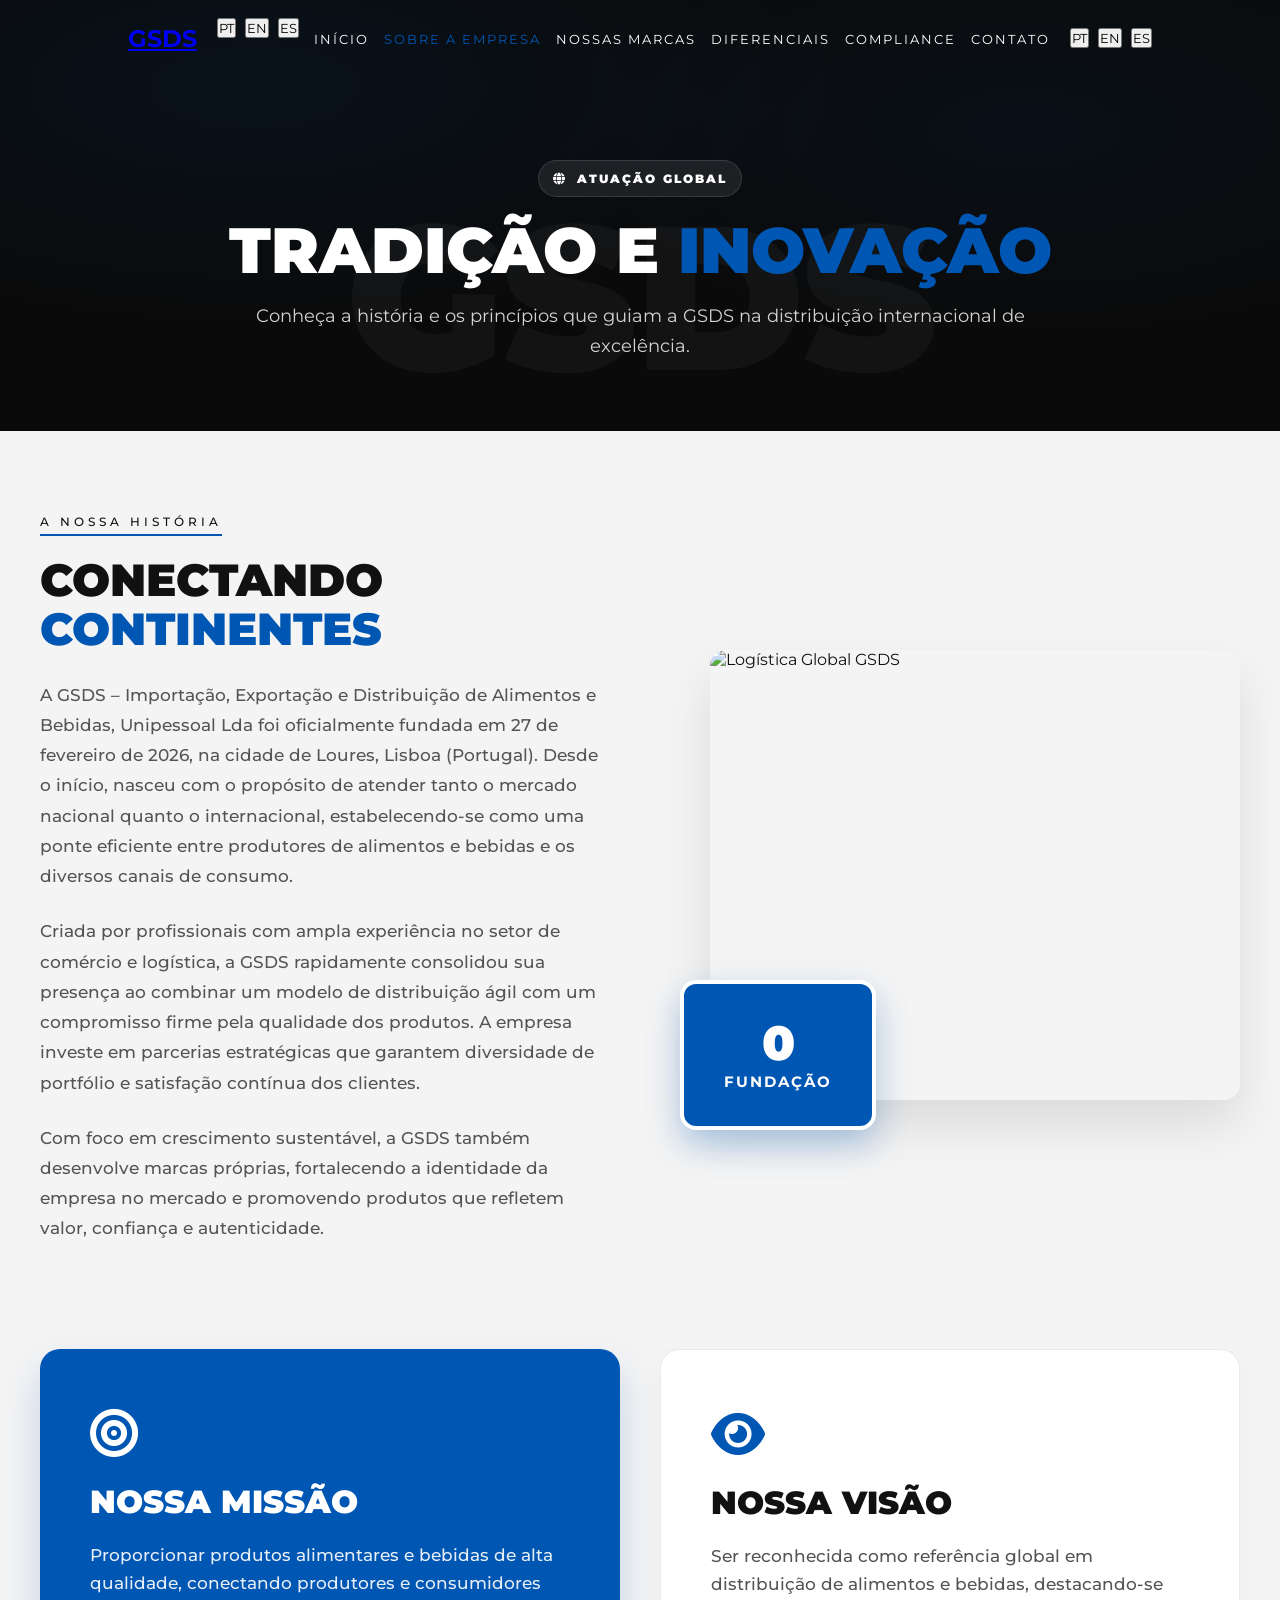
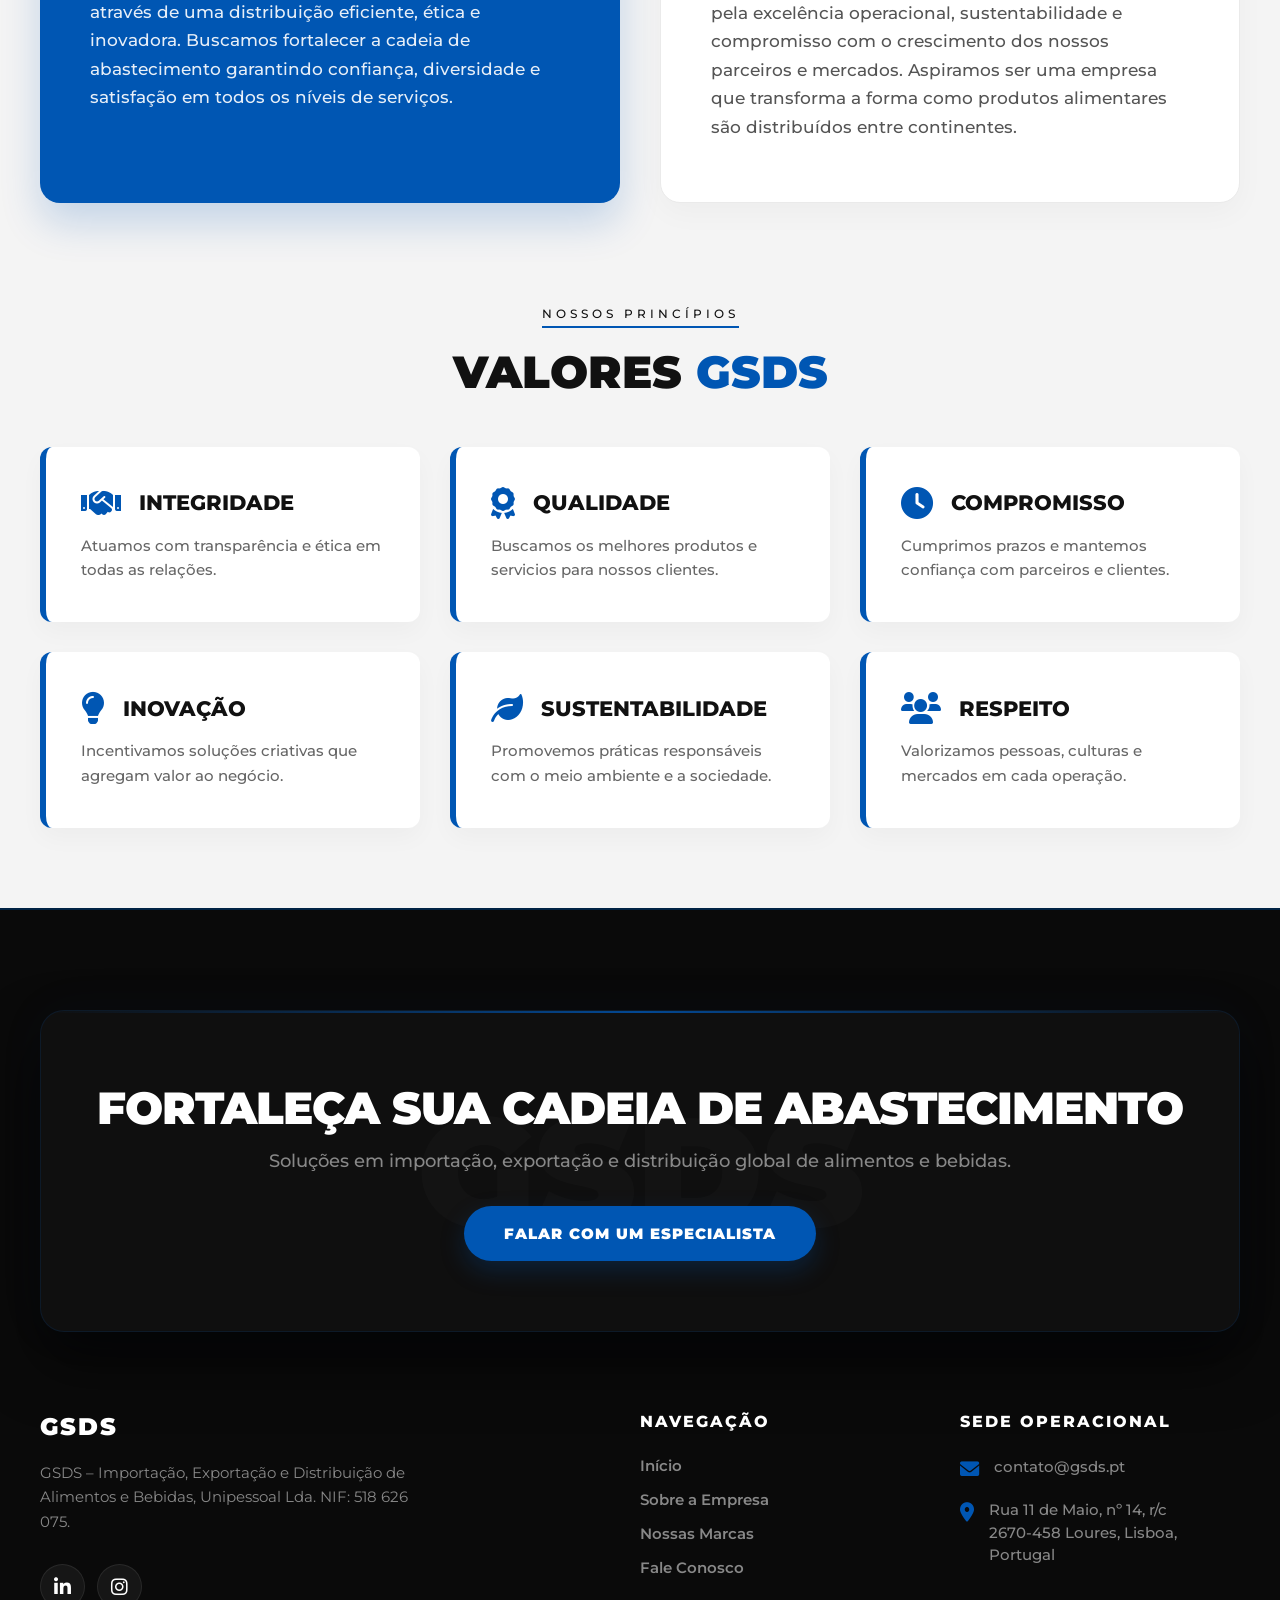
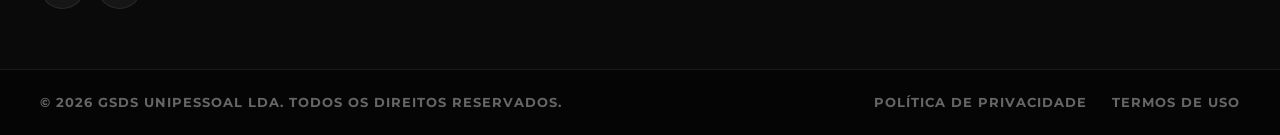
==== commit 266cd3ae: "Update institucional.html" ====
--- a/institucional.html
+++ b/institucional.html
@@ -4,7 +4,6 @@
   <meta charset="UTF-8" />
   <meta name="viewport" content="width=device-width, initial-scale=1.0" />
   <title>Sobre Nós - GSDS</title>
-
   <link rel="stylesheet" href="style.css" />
   <link href="https://fonts.googleapis.com/css2?family=Montserrat:wght@400;600;700;900&display=swap" rel="stylesheet">
   <link rel="stylesheet" href="https://cdnjs.cloudflare.com/ajax/libs/font-awesome/6.0.0/css/all.min.css">
@@ -19,36 +18,42 @@
   </div>
 
   <nav class="navbar nav-active" id="mainNav">
-    <div class="nav-content">
+    <div class="container nav-content">
+      <a class="nav-brand" href="index.html">
+        <h2 class="main-logo" style="display:flex; align-items:center;">GSDS</h2>
+      </a>
+
       <button class="menu-toggle" aria-label="Abrir menu" type="button" onclick="toggleMenu()">
         <i class="fas fa-bars"></i>
       </button>
 
-      <a class="nav-logo-mobile" href="index.html" aria-label="Ir para Home" style="color: #fff; font-weight: 900; text-decoration: none; font-size: 1.5rem;">
-        GSDS
-      </a>
+      <ul class="nav-menu" id="navMenu">
+        <div class="lang-switcher mobile-only" style="margin-bottom: 20px;">
+          <button class="lang-btn active" data-lang="pt" onclick="setLanguage('pt')">PT</button><span class="lang-divider">|</span>
+          <button class="lang-btn" data-lang="en" onclick="setLanguage('en')">EN</button><span class="lang-divider">|</span>
+          <button class="lang-btn" data-lang="es" onclick="setLanguage('es')">ES</button>
+        </div>
+        <li><a href="index.html" onclick="closeMenu()" data-i18n="nav_home">INÍCIO</a></li>
+        <li><a href="institucional.html" onclick="closeMenu()" style="color: var(--primary);" data-i18n="nav_about">SOBRE A EMPRESA</a></li>
+        <li><a href="marcas.html" onclick="closeMenu()" data-i18n="nav_brands">NOSSAS MARCAS</a></li>
+        <li><a href="index.html#diferenciais" onclick="closeMenu()" data-i18n="nav_diff">DIFERENCIAIS</a></li>
+        <li><a href="index.html#grupo" onclick="closeMenu()" data-i18n="nav_compliance">COMPLIANCE</a></li>
+        <li><a href="index.html#contato" onclick="closeMenu()" data-i18n="nav_contact">CONTATO</a></li>
+      </ul>
 
-      <ul class="nav-menu" id="navMenu">
-        <li><a href="index.html" onclick="closeMenu()">INÍCIO</a></li>
-        <li><a href="institucional.html" onclick="closeMenu()" style="color: var(--primary);">SOBRE A EMPRESA</a></li>
-        <li><a href="marcas.html" onclick="closeMenu()">NOSSAS MARCAS</a></li>
-
-        <li class="nav-logo-item">
-          <h2 style="color: #fff; margin: 0 20px; font-weight: 900; letter-spacing: 2px;">GSDS</h2>
-        </li>
-
-        <li><a href="index.html#diferenciais" onclick="closeMenu()">DIFERENCIAIS</a></li>
-        <li><a href="index.html#grupo" onclick="closeMenu()">ATUAÇÃO</a></li>
-        <li><a href="index.html#contato" onclick="closeMenu()">CONTATO</a></li>
-      </ul>
+      <div class="lang-switcher hide-mobile">
+        <button class="lang-btn active" data-lang="pt" onclick="setLanguage('pt')">PT</button><span class="lang-divider">|</span>
+        <button class="lang-btn" data-lang="en" onclick="setLanguage('en')">EN</button><span class="lang-divider">|</span>
+        <button class="lang-btn" data-lang="es" onclick="setLanguage('es')">ES</button>
+      </div>
     </div>
   </nav>
 
   <header class="corporate-hero">
     <div class="container corporate-hero-content">
-      <span class="corporate-badge"><i class="fas fa-globe"></i> ATUAÇÃO GLOBAL</span>
-      <h1 class="corporate-title">TRADIÇÃO E <span class="text-highlight">INOVAÇÃO</span></h1>
-      <p class="corporate-subtitle">
+      <span class="corporate-badge"><i class="fas fa-globe"></i> <span data-i18n="inst_badge">ATUAÇÃO GLOBAL</span></span>
+      <h1 class="corporate-title" data-i18n="inst_title">TRADIÇÃO E <span class="text-highlight">INOVAÇÃO</span></h1>
+      <p class="corporate-subtitle" data-i18n="inst_subtitle">
         Conheça a história e os princípios que guiam a GSDS na distribuição internacional de excelência.
       </p>
     </div>
@@ -56,19 +61,18 @@
 
   <section class="institucional-section" style="background: var(--bg-light-gray);">
     <div class="container">
-
-      <div class="gsds-history-container fade-up">
+      <div class="gsds-history-container">
         <div class="gsds-history-text">
           <span class="identity-label">A NOSSA HISTÓRIA</span>
           <h2 class="identity-title" style="font-size: 2.8rem; margin-bottom: 25px;">CONECTANDO <br><span class="text-highlight">CONTINENTES</span></h2>
           <p>
-            A GSDS – Importação, Exportação e Distribuição de Alimentos e Bebidas, Unipessoal Lda foi oficialmente fundada em 27 de fevereiro de 2026, na cidade de Loures, Lisboa (Portugal). Nascemos com o propósito claro de atuar como uma ponte estratégica e eficiente entre produtores de altíssimo padrão e os mais diversos canais de consumo no mercado nacional e internacional.
+            A GSDS – Importação, Exportação e Distribuição de Alimentos e Bebidas, Unipessoal Lda foi oficialmente fundada em 27 de fevereiro de 2026, na cidade de Loures, Lisboa (Portugal). Desde o início, nasceu com o propósito de atender tanto o mercado nacional quanto o internacional, estabelecendo-se como uma ponte eficiente entre produtores de alimentos e bebidas e os diversos canais de consumo.
           </p>
           <p>
-            Criada por especialistas com vasta vivência em comércio exterior e logística avançada, a GSDS combina um modelo de distribuição ágil com um rigor absoluto pela qualidade dos produtos. Investimos em parcerias duradouras que garantem diversidade de portfólio e a satisfação contínua da nossa rede de clientes.
+            Criada por profissionais com ampla experiência no setor de comércio e logística, a GSDS rapidamente consolidou sua presença ao combinar um modelo de distribuição ágil com um compromisso firme pela qualidade dos produtos. A empresa investe em parcerias estratégicas que garantem diversidade de portfólio e satisfação contínua dos clientes.
           </p>
           <p>
-            Além da distribuição, a GSDS desenvolve marcas próprias exclusivas. Essa verticalização fortalece a nossa identidade no mercado global e nos permite oferecer produtos que refletem valor real, confiança e autenticidade.
+            Com foco em crescimento sustentável, a GSDS também desenvolve marcas próprias, fortalecendo a identidade da empresa no mercado e promovendo produtos que refletem valor, confiança e autenticidade.
           </p>
         </div>
         
@@ -77,138 +81,103 @@
             <img src="https://images.unsplash.com/photo-1578575437130-527eed3abbec?q=80&w=2070&auto=format&fit=crop" alt="Logística Global GSDS">
           </div>
           <div class="gsds-year-badge">
-            <h3>2026</h3>
+            <h3 class="counter-anim" data-target="2026">0</h3>
             <span>Fundação</span>
           </div>
         </div>
       </div>
 
-      <div class="gsds-mv-container fade-up" style="transition-delay: 0.2s;">
-        <div class="gsds-mv-card mission-card hover-float">
+      <div class="gsds-mv-container">
+        <div class="gsds-mv-card mission-card">
           <i class="fas fa-bullseye"></i>
-          <h3>NOSSA MISSÃO</h3>
-          <p>
-            Proporcionar produtos alimentares e bebidas de alta qualidade, conectando produtores e consumidores através de uma distribuição eficiente, ética e inovadora. Buscamos fortalecer a cadeia de abastecimento garantindo confiança, diversidade e satisfação em todos os níveis operacionais.
+          <h3 data-i18n="mission_title">NOSSA MISSÃO</h3>
+          <p data-i18n="mission_desc">
+            Proporcionar produtos alimentares e bebidas de alta qualidade, conectando produtores e consumidores através de uma distribuição eficiente, ética e inovadora. Buscamos fortalecer a cadeia de abastecimento garantindo confiança, diversidade e satisfação em todos os níveis de serviços.
           </p>
         </div>
-        
-        <div class="gsds-mv-card vision-card hover-float">
+        <div class="gsds-mv-card vision-card">
           <i class="fas fa-eye"></i>
-          <h3>NOSSA VISÃO</h3>
-          <p>
-            Ser reconhecida como referência global em distribuição de alimentos e bebidas, destacando-se pela excelência operacional, sustentabilidade e compromisso com o crescimento de parceiros. Aspiramos transformar a forma como produtos circulam globalmente.
+          <h3 data-i18n="vision_title">NOSSA VISÃO</h3>
+          <p data-i18n="vision_desc">
+            Ser reconhecida como referência global em distribuição de alimentos e bebidas, destacando-se pela excelência operacional, sustentabilidade e compromisso com o crescimento dos nossos parceiros e mercados. Aspiramos ser uma empresa que transforma a forma como produtos alimentares são distribuídos entre continentes.
           </p>
         </div>
       </div>
 
-      <div class="gsds-values-section fade-up" style="transition-delay: 0.4s; padding-bottom: 80px;">
+      <div class="gsds-values-section" style="padding-bottom: 80px;">
         <div style="text-align: center; margin-bottom: 50px;">
           <span class="identity-label" style="margin: 0 auto 20px auto;">NOSSOS PRINCÍPIOS</span>
           <h2 class="identity-title">VALORES <span class="text-highlight">GSDS</span></h2>
         </div>
-
         <div class="gsds-values-grid">
           <div class="gsds-value-item">
-            <div class="gsds-value-header">
-              <i class="fas fa-handshake"></i>
-              <h4>Integridade</h4>
-            </div>
-            <p>Atuamos com total transparência e ética em todas as nossas relações comerciais e logísticas.</p>
+            <div class="gsds-value-header"><i class="fas fa-handshake"></i><h4>Integridade</h4></div>
+            <p>Atuamos com transparência e ética em todas as relações.</p>
           </div>
-          
           <div class="gsds-value-item">
-            <div class="gsds-value-header">
-              <i class="fas fa-award"></i>
-              <h4>Qualidade</h4>
-            </div>
-            <p>Buscamos incessantemente os melhores produtos e serviços para superar as expectativas dos clientes.</p>
+            <div class="gsds-value-header"><i class="fas fa-award"></i><h4>Qualidade</h4></div>
+            <p>Buscamos os melhores produtos e servicios para nossos clientes.</p>
           </div>
-
           <div class="gsds-value-item">
-            <div class="gsds-value-header">
-              <i class="fas fa-clock"></i>
-              <h4>Compromisso</h4>
-            </div>
-            <p>Cumprimos rigorosamente os prazos acordados, mantendo um elo inquebrável de confiança com parceiros.</p>
+            <div class="gsds-value-header"><i class="fas fa-clock"></i><h4>Compromisso</h4></div>
+            <p>Cumprimos prazos e mantemos confiança com parceiros e clientes.</p>
           </div>
-
           <div class="gsds-value-item">
-            <div class="gsds-value-header">
-              <i class="fas fa-lightbulb"></i>
-              <h4>Inovação</h4>
-            </div>
-            <p>Incentivamos soluções operacionais e criativas que agregam valor direto ao negócio e ao processo logístico.</p>
+            <div class="gsds-value-header"><i class="fas fa-lightbulb"></i><h4>Inovação</h4></div>
+            <p>Incentivamos soluções criativas que agregam valor ao negócio.</p>
           </div>
-
           <div class="gsds-value-item">
-            <div class="gsds-value-header">
-              <i class="fas fa-leaf"></i>
-              <h4>Sustentabilidade</h4>
-            </div>
-            <p>Promovemos e priorizamos práticas comerciais responsáveis com o meio ambiente e com a sociedade.</p>
+            <div class="gsds-value-header"><i class="fas fa-leaf"></i><h4>Sustentabilidade</h4></div>
+            <p>Promovemos práticas responsáveis com o meio ambiente e a sociedade.</p>
           </div>
-
           <div class="gsds-value-item">
-            <div class="gsds-value-header">
-              <i class="fas fa-users"></i>
-              <h4>Respeito</h4>
-            </div>
-            <p>Valorizamos pessoas, culturas e respeitamos as particularidades de todos os mercados em que operamos.</p>
+            <div class="gsds-value-header"><i class="fas fa-users"></i><h4>Respeito</h4></div>
+            <p>Valorizamos pessoas, culturas e mercados em cada operação.</p>
           </div>
         </div>
       </div>
-
     </div>
   </section>
 
   <footer class="footer-section" id="contato">
     <div class="container">
-      
       <div class="footer-cta-box">
-        <h2>FORTALEÇA SUA CADEIA DE ABASTECIMENTO</h2>
-        <p>Soluções em importação, exportação e distribuição global de alimentos e bebidas.</p>
-        <a href="mailto:contato@gsds.pt" class="btn-footer-red">FALAR COM UM ESPECIALISTA</a>
+        <h2 data-i18n="footer_cta_title">FORTALEÇA SUA CADEIA DE ABASTECIMENTO</h2>
+        <p data-i18n="footer_cta_desc">Soluções em importação, exportação e distribuição global de alimentos e bebidas.</p>
+        <a href="mailto:contato@gsds.pt" class="btn-footer-red" data-i18n="btn_specialist">FALAR COM UM ESPECIALISTA</a>
       </div>
-
       <div class="footer-main-grid">
-        
         <div class="footer-col brand-col">
           <h2 style="color: #fff; margin-bottom: 20px; font-weight: 900; letter-spacing: 2px;">GSDS</h2>
-          <p>Importação, Exportação e Distribuição de Alimentos e Bebidas, Unipessoal Lda. NIF: 518 626 075.</p>
+          <p>GSDS – Importação, Exportação e Distribuição de Alimentos e Bebidas, Unipessoal Lda. NIF: 518 626 075.</p>
           <div class="footer-socials">
             <a href="#" aria-label="LinkedIn"><i class="fab fa-linkedin-in"></i></a>
             <a href="#" aria-label="Instagram"><i class="fab fa-instagram"></i></a>
           </div>
         </div>
-
         <div class="footer-col links-col">
-          <h4>NAVEGAÇÃO</h4>
+          <h4 data-i18n="nav_title">NAVEGAÇÃO</h4>
           <ul>
-            <li><a href="index.html#inicio">Início</a></li>
-            <li><a href="institucional.html">Sobre a Empresa</a></li>
-            <li><a href="marcas.html">Nossas Marcas</a></li>
-            <li><a href="index.html#fale-conosco">Fale Conosco</a></li>
+            <li><a href="index.html#inicio" data-i18n="nav_home">Início</a></li>
+            <li><a href="institucional.html" data-i18n="nav_about">Sobre a Empresa</a></li>
+            <li><a href="marcas.html" data-i18n="nav_brands">Nossas Marcas</a></li>
+            <li><a href="index.html#fale-conosco" data-i18n="nav_contact">Fale Conosco</a></li>
           </ul>
         </div>
-
         <div class="footer-col contact-col">
-          <h4>SEDE OPERACIONAL</h4>
+          <h4 data-i18n="hq_title">SEDE OPERACIONAL</h4>
           <div class="contact-item">
-            <i class="fas fa-envelope"></i>
-            <span>contato@gsds.pt</span>
+            <i class="fas fa-envelope"></i><span>contato@gsds.pt</span>
           </div>
           <div class="contact-item">
-            <i class="fas fa-map-marker-alt"></i>
-            <span>Rua 11 de Maio, nº 14, r/c<br>2670-458 Loures, Lisboa, Portugal</span>
+            <i class="fas fa-map-marker-alt"></i><span>Rua 11 de Maio, nº 14, r/c<br>2670-458 Loures, Lisboa, Portugal</span>
           </div>
         </div>
-
       </div>
     </div>
-
     <div class="footer-bottom">
       <div class="container fb-flex">
-        <p>© 2026 GSDS UNIPESSOAL LDA. TODOS OS DIREITOS RESERVADOS.</p>
+        <p data-i18n="rights">© 2026 GSDS UNIPESSOAL LDA. TODOS OS DIREITOS RESERVADOS.</p>
         <div class="legal-links">
           <a href="#">POLÍTICA DE PRIVACIDADE</a>
           <a href="#">TERMOS DE USO</a>
@@ -217,6 +186,7 @@
     </div>
   </footer>
 
+  <script src="i18n.js"></script>
   <script src="script.js"></script>
 </body>
-</html>+</html>
